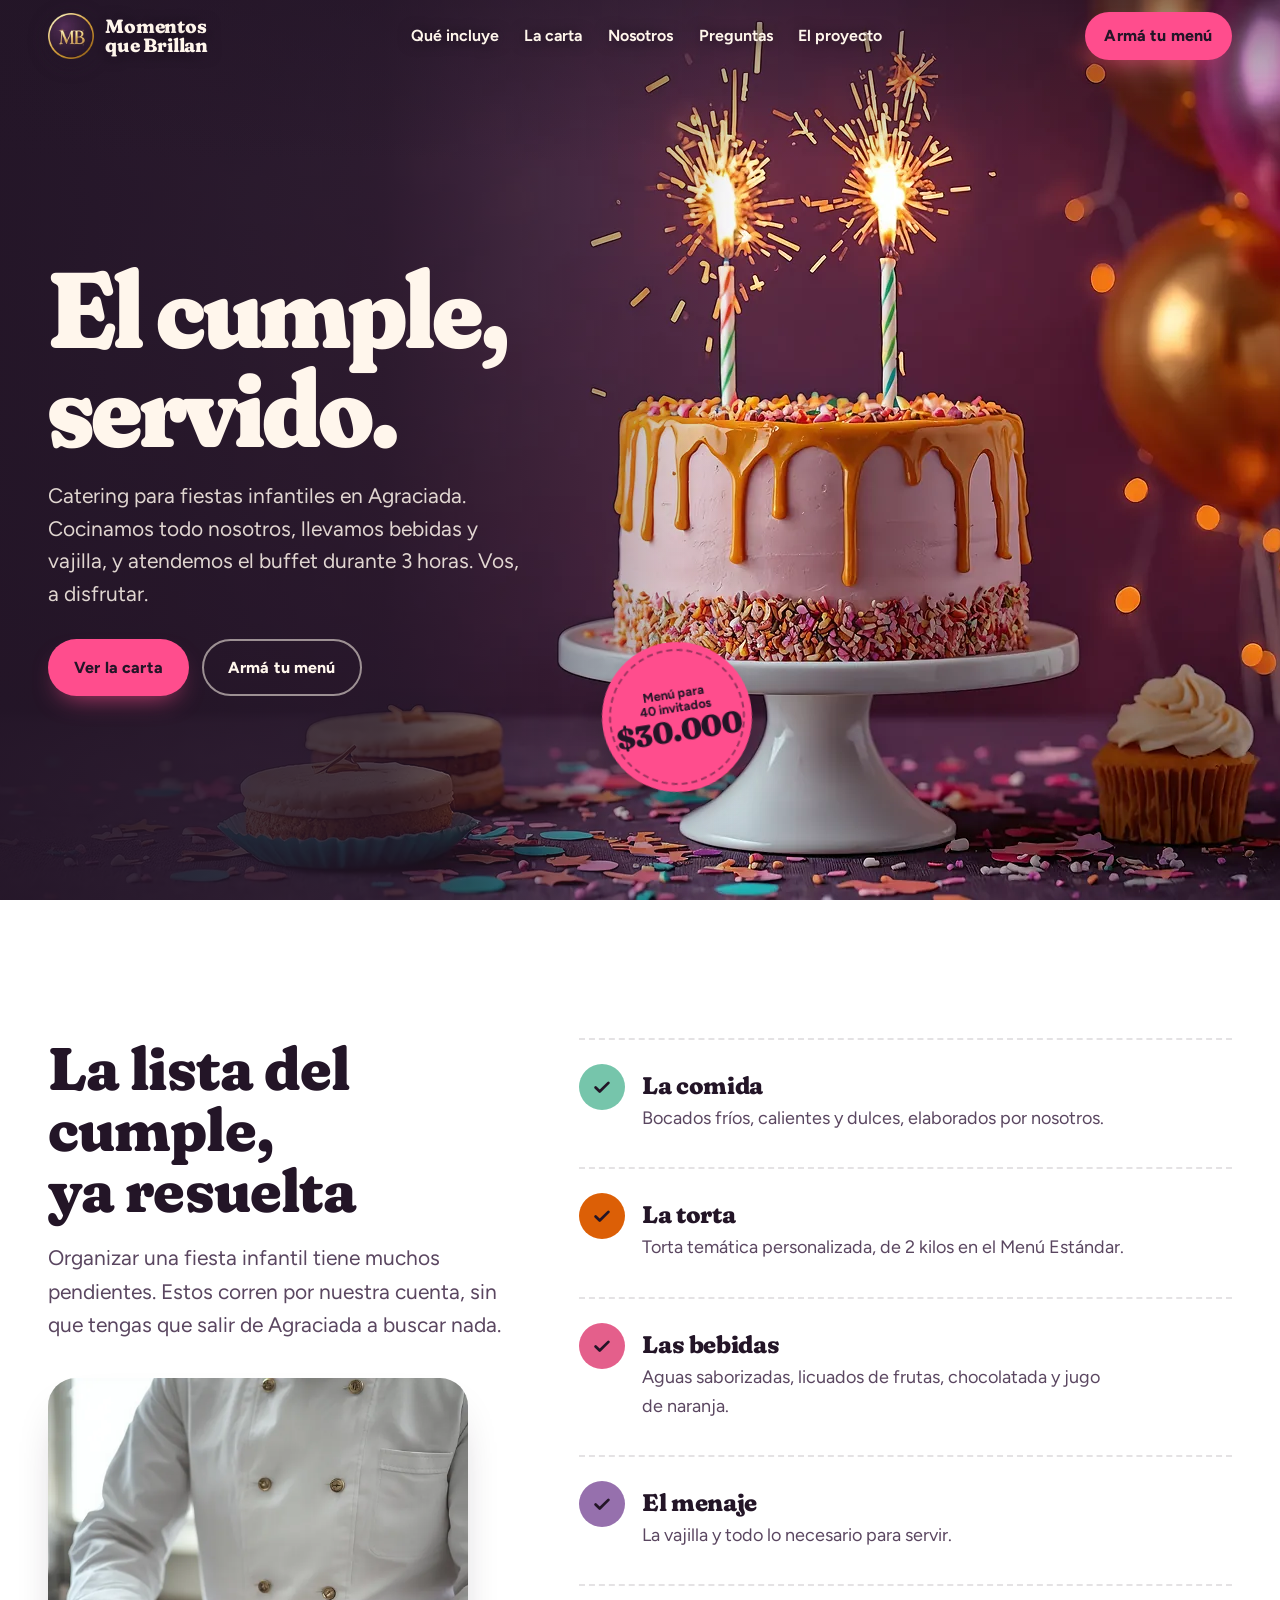
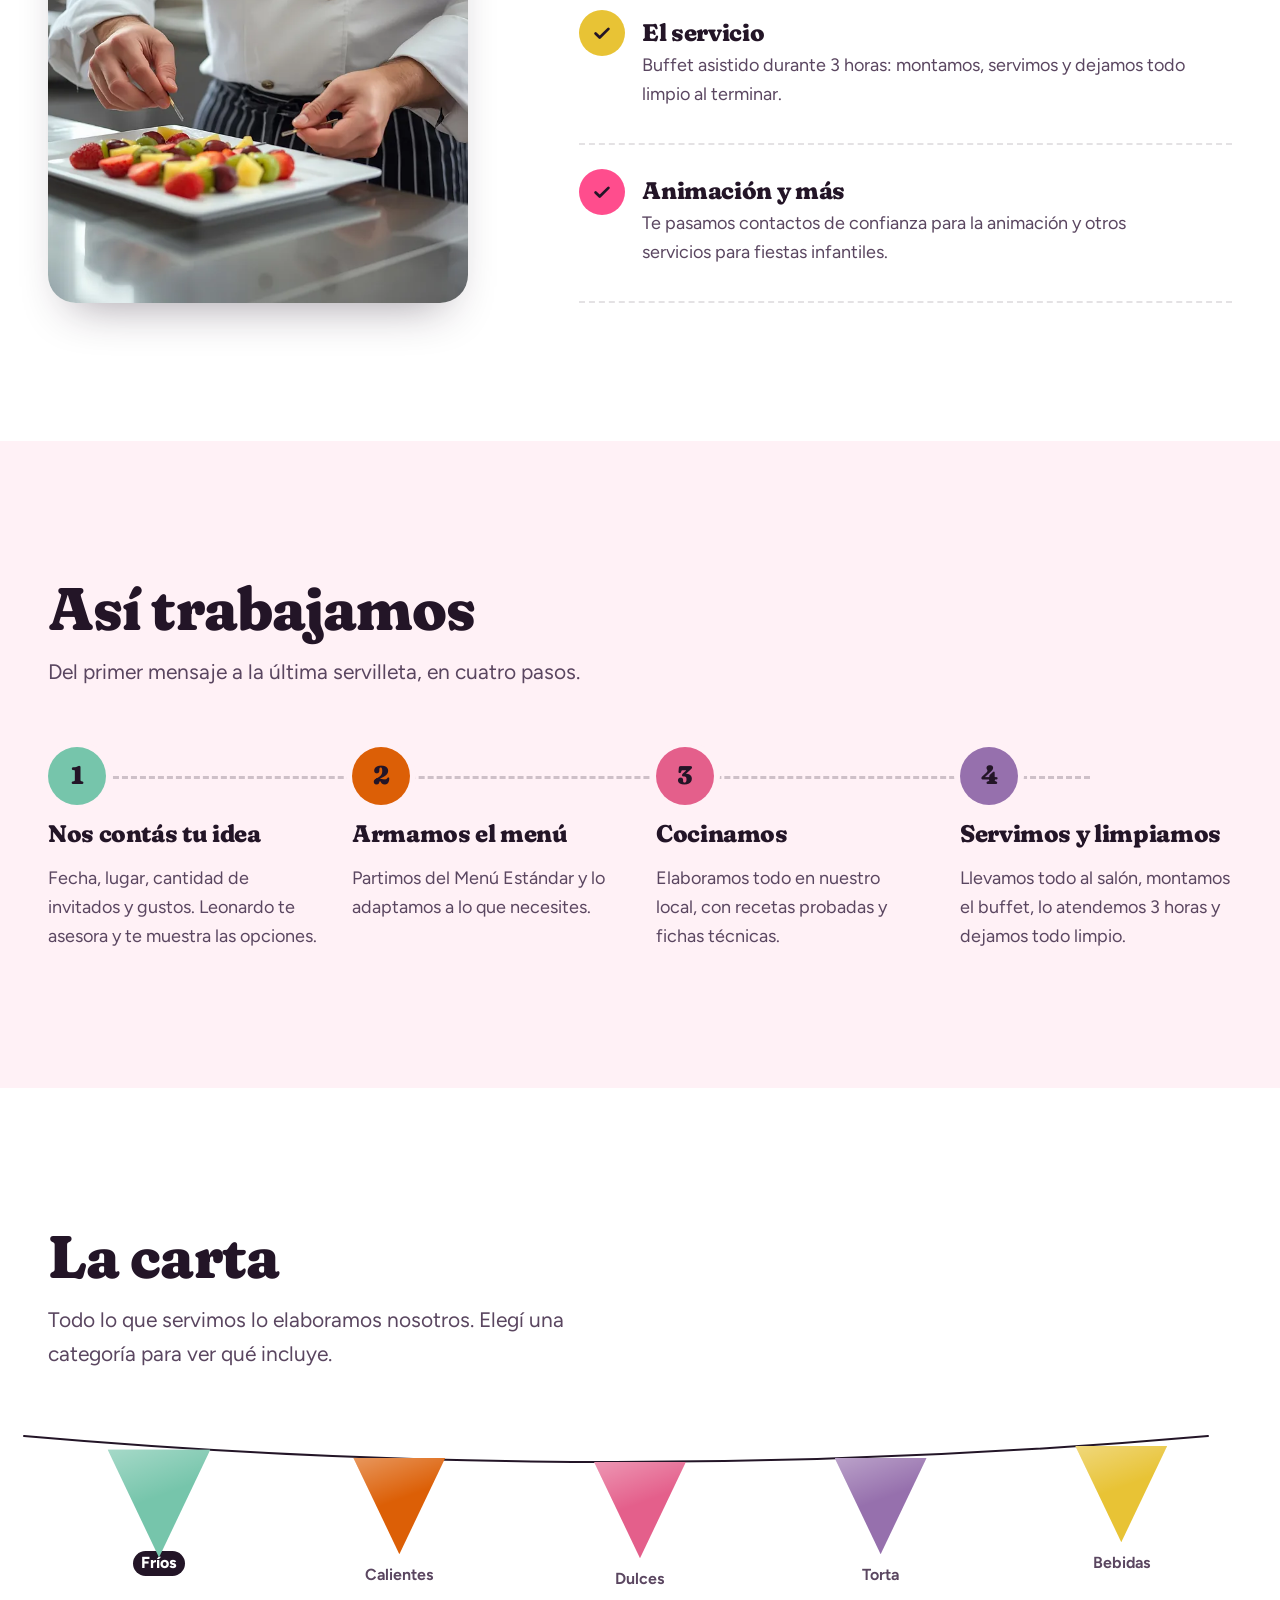
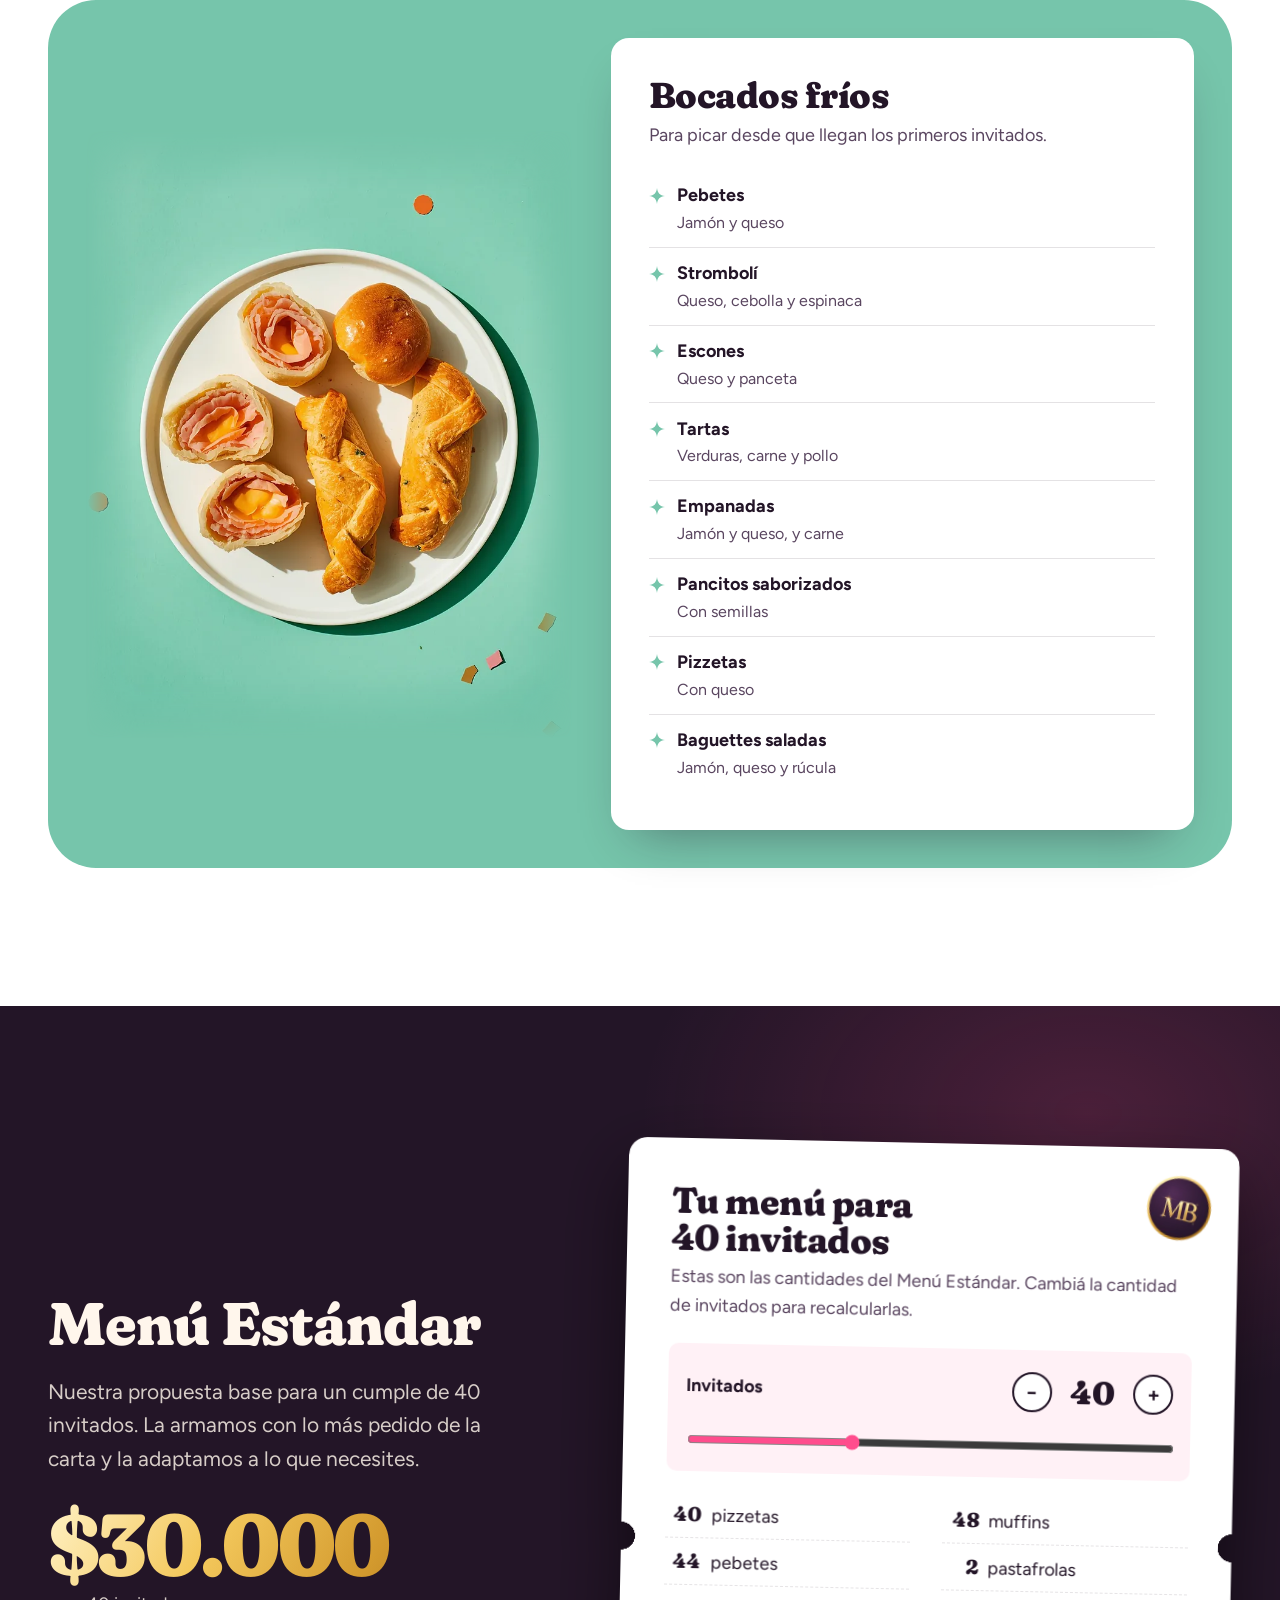
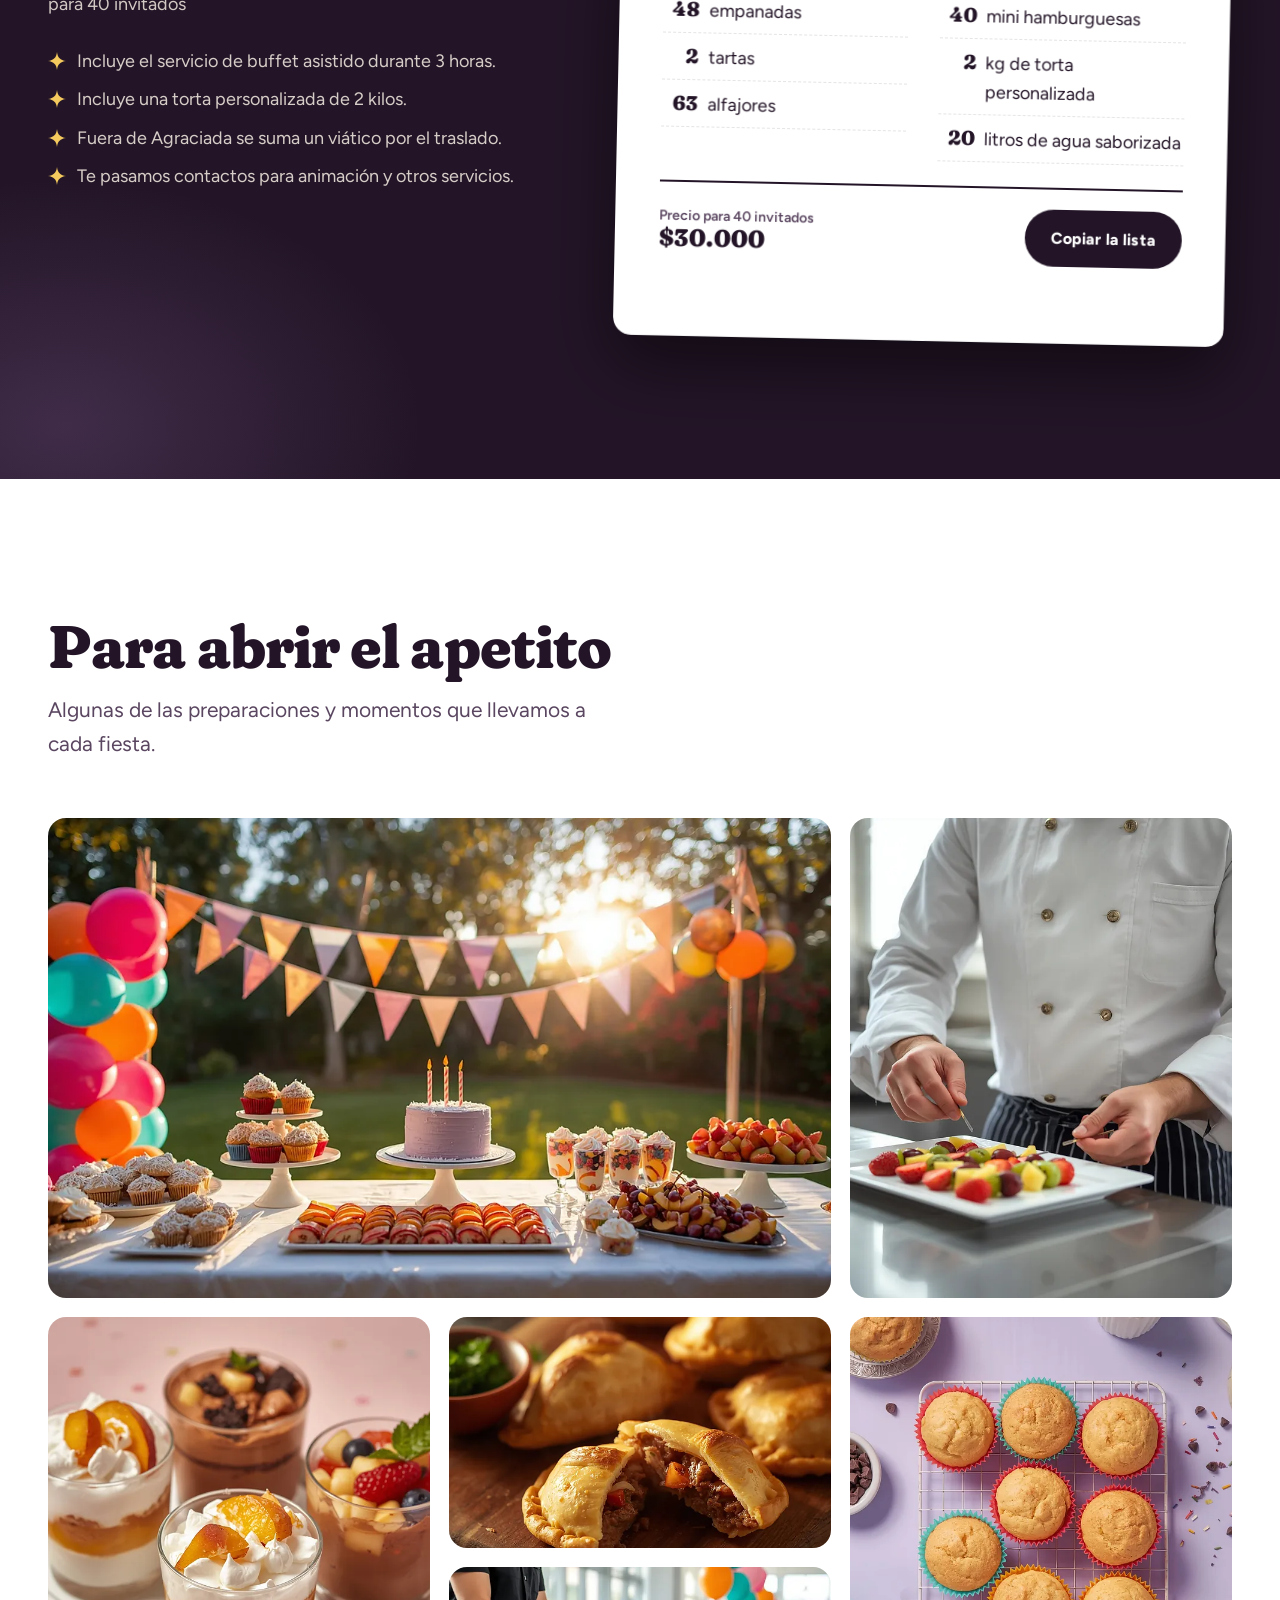
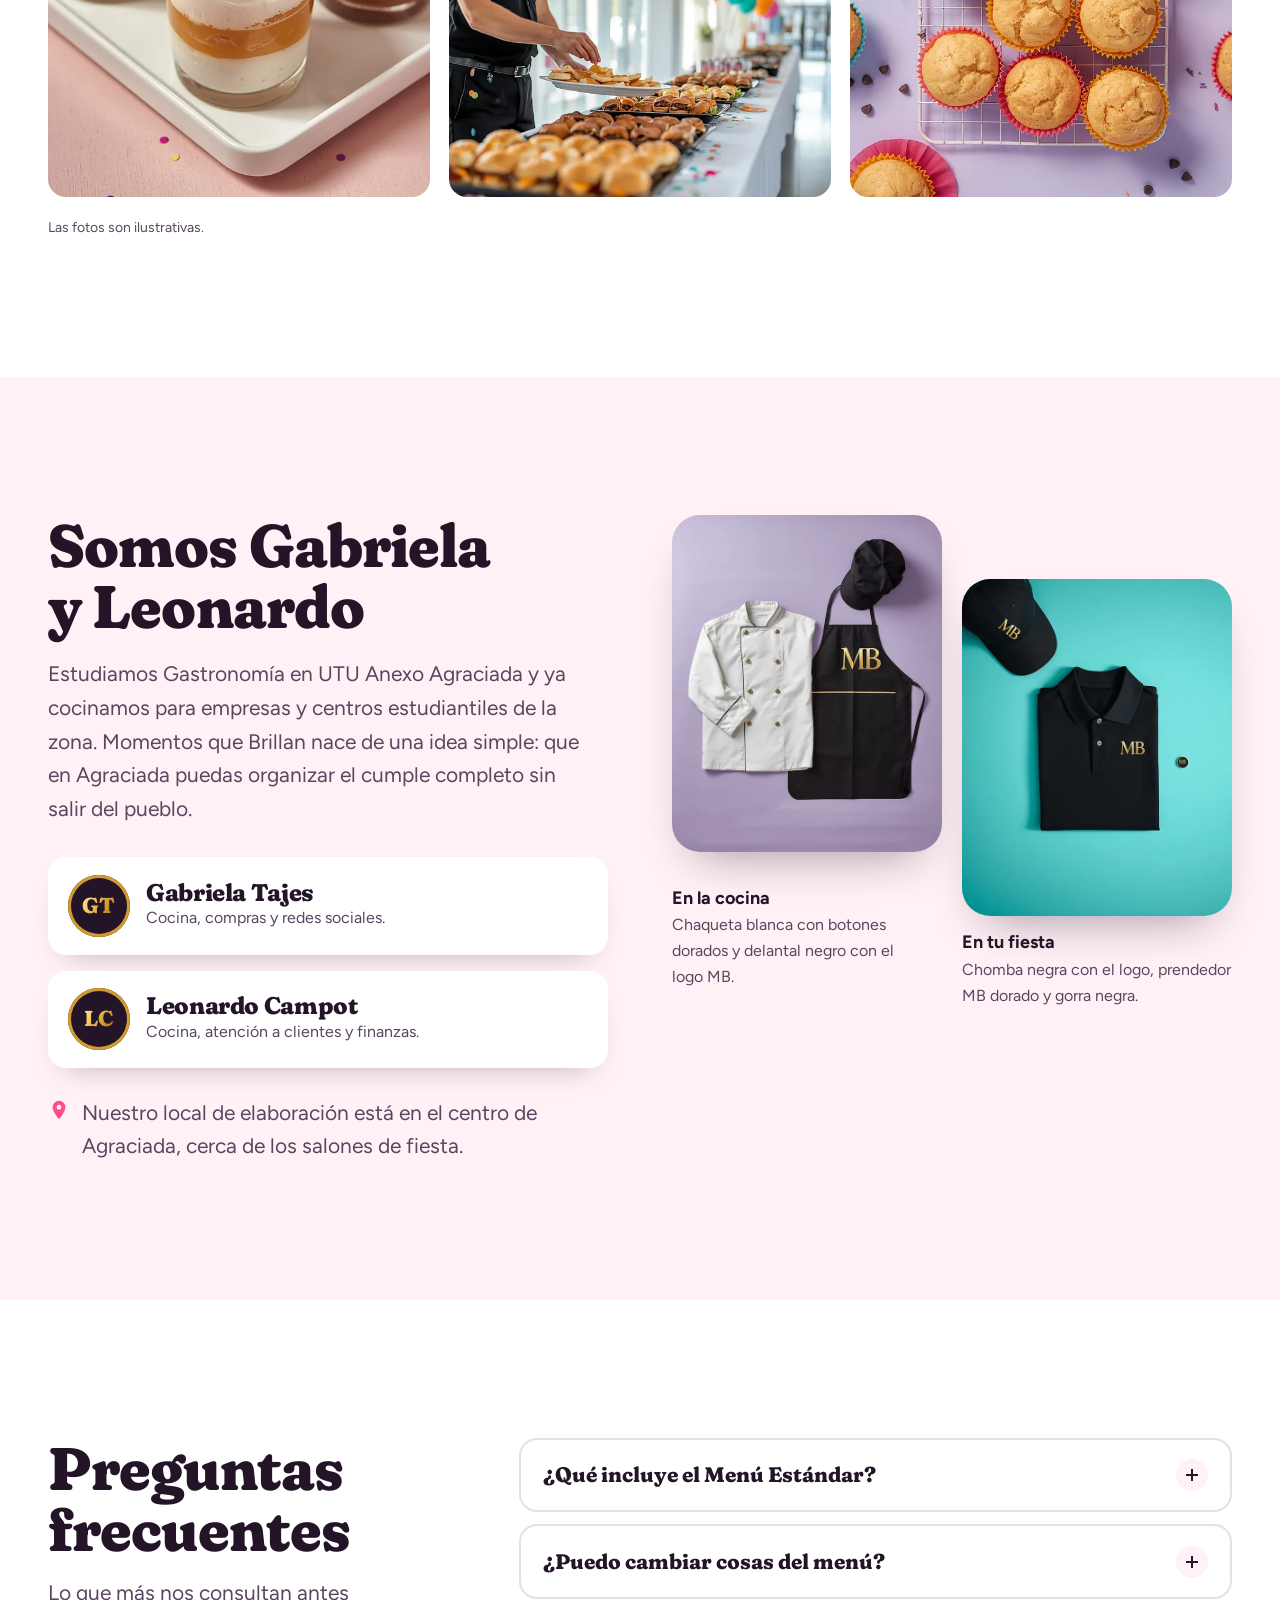
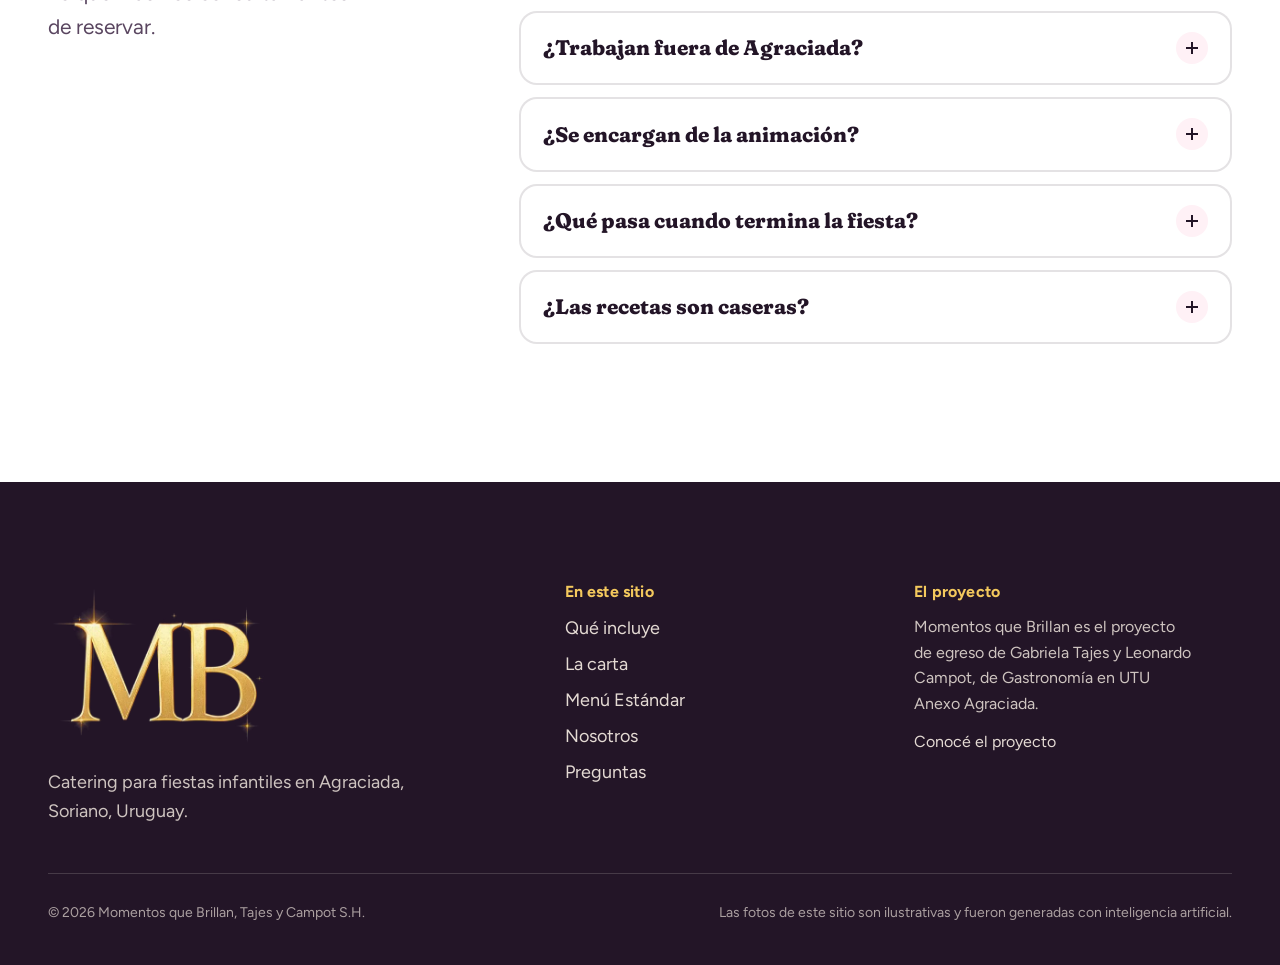
==== index.html @ 2d443757 "Sitio web de Momentos que Brillan: catering y proyecto de egreso Sitio estático (HTML, CSS y JS sin " ====
<!doctype html>
<html lang="es-UY">
<head>
  <meta charset="utf-8">
  <meta name="viewport" content="width=device-width, initial-scale=1, viewport-fit=cover">
  <title>Momentos que Brillan | Catering para cumpleaños infantiles en Agraciada</title>
  <meta name="description" content="Catering para fiestas infantiles en Agraciada, Soriano. Comida casera, bebidas, menaje, torta temática y buffet asistido de 3 horas: todo el cumple en un solo lugar.">
  <meta name="theme-color" content="#231527">
  <link rel="canonical" href="./">

  <meta property="og:type" content="website">
  <meta property="og:locale" content="es_UY">
  <meta property="og:site_name" content="Momentos que Brillan">
  <meta property="og:title" content="Momentos que Brillan: el cumple, servido">
  <meta property="og:description" content="Catering para fiestas infantiles en Agraciada. Comida casera, bebidas, menaje y buffet asistido de 3 horas.">
  <meta property="og:image" content="og-image.jpg">
  <meta property="og:image:width" content="1200">
  <meta property="og:image:height" content="630">
  <meta name="twitter:card" content="summary_large_image">

  <link rel="icon" href="favicon.ico" sizes="any">
  <link rel="icon" href="favicon-32.png" type="image/png" sizes="32x32">
  <link rel="apple-touch-icon" href="apple-touch-icon.png">
  <link rel="manifest" href="site.webmanifest">

  <link rel="preload" href="assets/fonts/fraunces-latin-full-normal.woff2" as="font" type="font/woff2" crossorigin>
  <link rel="preload" href="assets/fonts/figtree-latin-wght-normal.woff2" as="font" type="font/woff2" crossorigin>
  <link rel="preload" as="image" href="assets/img/hero/hero-torta-1600.webp"
        imagesrcset="assets/img/hero/hero-torta-960.webp 960w, assets/img/hero/hero-torta-1600.webp 1600w, assets/img/hero/hero-torta-2400.webp 2400w"
        imagesizes="100vw" fetchpriority="high">

  <link rel="stylesheet" href="assets/css/main.css">
  <script>document.documentElement.classList.add("js");</script>
  <script src="assets/js/config.js" defer></script>
  <script src="assets/js/main.js" defer></script>

  <script type="application/ld+json">
  {
    "@context": "https://schema.org",
    "@type": "FoodEstablishment",
    "name": "Momentos que Brillan",
    "description": "Catering para fiestas infantiles en Agraciada: comida casera, bebidas, menaje, torta temática y buffet asistido de 3 horas.",
    "servesCuisine": "Catering para fiestas infantiles",
    "areaServed": "Agraciada, Soriano, Uruguay",
    "address": {
      "@type": "PostalAddress",
      "addressLocality": "Agraciada",
      "addressRegion": "Soriano",
      "addressCountry": "UY"
    },
    "founder": [
      { "@type": "Person", "name": "Gabriela Tajes" },
      { "@type": "Person", "name": "Leonardo Campot" }
    ]
  }
  </script>
</head>
<body>
  <a class="skip-link" href="#contenido">Saltar al contenido</a>

  <svg width="0" height="0" style="position:absolute" aria-hidden="true" focusable="false">
    <symbol id="i-destello" viewBox="0 0 16 16"><path fill="currentColor" d="M8 0c.6 5 2.9 7.4 8 8-5.1.6-7.4 3-8 8-.6-5-2.9-7.4-8-8 5.1-.6 7.4-3 8-8z"/></symbol>
    <symbol id="i-check" viewBox="0 0 24 24"><path fill="none" stroke="currentColor" stroke-width="3" stroke-linecap="round" stroke-linejoin="round" d="M5 12.5l4.5 4.5L19 7.5"/></symbol>
    <symbol id="i-pin" viewBox="0 0 24 24"><path fill="currentColor" d="M12 2a7 7 0 0 0-7 7c0 5.2 7 13 7 13s7-7.8 7-13a7 7 0 0 0-7-7zm0 9.6a2.6 2.6 0 1 1 0-5.2 2.6 2.6 0 0 1 0 5.2z"/></symbol>
    <symbol id="i-prev" viewBox="0 0 24 24"><path fill="none" stroke="currentColor" stroke-width="2.5" stroke-linecap="round" stroke-linejoin="round" d="M15 5l-7 7 7 7"/></symbol>
    <symbol id="i-next" viewBox="0 0 24 24"><path fill="none" stroke="currentColor" stroke-width="2.5" stroke-linecap="round" stroke-linejoin="round" d="M9 5l7 7-7 7"/></symbol>
    <symbol id="i-cerrar" viewBox="0 0 24 24"><path fill="none" stroke="currentColor" stroke-width="2.5" stroke-linecap="round" d="M6 6l12 12M18 6L6 18"/></symbol>
  </svg>

  <header class="site-header" data-header>
    <div class="container site-header__bar">
      <a class="brand" href="./" aria-label="Momentos que Brillan, inicio">
        <img src="assets/img/brand/mb-badge-128.webp" width="46" height="46" alt="">
        <span>Momentos<br>que Brillan</span>
      </a>
      <nav class="nav" aria-label="Principal">
        <ul class="nav__list">
          <li><a href="#incluye">Qué incluye</a></li>
          <li><a href="#carta">La carta</a></li>
          <li><a href="#nosotros">Nosotros</a></li>
          <li><a href="#preguntas">Preguntas</a></li>
          <li><a href="proyecto.html">El proyecto</a></li>
        </ul>
      </nav>
      <a class="btn btn--primary header-cta" href="#menu-40">Armá tu menú</a>
      <button class="menu-toggle" type="button" aria-expanded="false" aria-controls="menu-movil" data-menu-toggle>
        <span class="menu-toggle__icon" aria-hidden="true"></span>
        <span>Menú</span>
      </button>
    </div>
  </header>

  <nav class="mobile-nav" id="menu-movil" aria-label="Menú del sitio" hidden>
    <ul>
      <li><a href="#incluye" style="--dot: var(--cat-frios)">Qué incluye</a></li>
      <li><a href="#carta" style="--dot: var(--cat-calientes)">La carta</a></li>
      <li><a href="#menu-40" style="--dot: var(--cat-dulces)">Armá tu menú</a></li>
      <li><a href="#nosotros" style="--dot: var(--cat-torta)">Nosotros</a></li>
      <li><a href="#preguntas" style="--dot: var(--cat-bebidas)">Preguntas</a></li>
      <li><a href="proyecto.html" style="--dot: var(--frutilla)">El proyecto</a></li>
    </ul>
  </nav>

  <main id="contenido">
    <section class="hero" aria-labelledby="hero-titulo">
      <div class="hero__media">
        <img src="assets/img/hero/hero-torta-1600.webp"
             srcset="assets/img/hero/hero-torta-960.webp 960w, assets/img/hero/hero-torta-1600.webp 1600w, assets/img/hero/hero-torta-2400.webp 2400w"
             sizes="100vw" width="2400" height="1350" fetchpriority="high" decoding="async"
             alt="Torta de cumpleaños rosa con bengalas encendidas, alfajores y globos dorados sobre una mesa con confites.">
      </div>
      <canvas class="hero__sparks" aria-hidden="true"></canvas>
      <div class="container hero__inner">
        <div class="hero__copy">
          <h1 class="hero__title" id="hero-titulo">El cumple, servido.</h1>
          <p class="hero__lead">Catering para fiestas infantiles en Agraciada. Cocinamos todo nosotros, llevamos bebidas y vajilla, y atendemos el buffet durante 3&nbsp;horas. Vos, a disfrutar.</p>
          <div class="hero__actions">
            <a class="btn btn--primary" href="#carta">Ver la carta</a>
            <a class="btn btn--ghost" href="#menu-40">Armá tu menú</a>
          </div>
        </div>
      </div>
      <a class="sticker" href="#menu-40">
        <span>Menú para 40&nbsp;invitados</span>
        <strong>$30.000</strong>
      </a>
    </section>

    <section class="section" id="incluye" aria-labelledby="incluye-titulo">
      <div class="container incluye__grid">
        <div class="incluye__aside">
          <h2 id="incluye-titulo">La lista del cumple, ya resuelta</h2>
          <p>Organizar una fiesta infantil tiene muchos pendientes. Estos corren por nuestra cuenta, sin que tengas que salir de Agraciada a buscar nada.</p>
          <figure class="incluye__photo">
            <img src="assets/img/galeria/gal-chef-manos-640.webp"
                 srcset="assets/img/galeria/gal-chef-manos-640.webp 640w, assets/img/galeria/gal-chef-manos-1152.webp 1152w"
                 sizes="(min-width: 900px) 420px, 100vw" width="1152" height="1440" loading="lazy" decoding="async"
                 alt="Manos de un cocinero con chaqueta blanca y botones dorados armando una bandeja de brochetes de fruta.">
          </figure>
        </div>
        <ul class="checklist">
          <li style="--c: var(--cat-frios)">
            <span class="check"><svg aria-hidden="true"><use href="#i-check"/></svg></span>
            <h3>La comida</h3>
            <p>Bocados fríos, calientes y dulces, elaborados por nosotros.</p>
          </li>
          <li style="--c: var(--cat-calientes)">
            <span class="check"><svg aria-hidden="true"><use href="#i-check"/></svg></span>
            <h3>La torta</h3>
            <p>Torta temática personalizada, de 2&nbsp;kilos en el Menú Estándar.</p>
          </li>
          <li style="--c: var(--cat-dulces)">
            <span class="check"><svg aria-hidden="true"><use href="#i-check"/></svg></span>
            <h3>Las bebidas</h3>
            <p>Aguas saborizadas, licuados de frutas, chocolatada y jugo de naranja.</p>
          </li>
          <li style="--c: var(--cat-torta)">
            <span class="check"><svg aria-hidden="true"><use href="#i-check"/></svg></span>
            <h3>El menaje</h3>
            <p>La vajilla y todo lo necesario para servir.</p>
          </li>
          <li style="--c: var(--cat-bebidas)">
            <span class="check"><svg aria-hidden="true"><use href="#i-check"/></svg></span>
            <h3>El servicio</h3>
            <p>Buffet asistido durante 3&nbsp;horas: montamos, servimos y dejamos todo limpio al terminar.</p>
          </li>
          <li style="--c: var(--frutilla)">
            <span class="check"><svg aria-hidden="true"><use href="#i-check"/></svg></span>
            <h3>Animación y más</h3>
            <p>Te pasamos contactos de confianza para la animación y otros servicios para fiestas infantiles.</p>
          </li>
        </ul>
      </div>
    </section>

    <section class="section pasos-section" id="como" aria-labelledby="como-titulo">
      <div class="container">
        <div class="section-head">
          <h2 id="como-titulo">Así trabajamos</h2>
          <p>Del primer mensaje a la última servilleta, en cuatro pasos.</p>
        </div>
        <ol class="pasos">
          <li class="paso" style="--c: var(--cat-frios)">
            <span class="paso__num" aria-hidden="true">1</span>
            <h3>Nos contás tu idea</h3>
            <p>Fecha, lugar, cantidad de invitados y gustos. Leonardo te asesora y te muestra las opciones.</p>
          </li>
          <li class="paso" style="--c: var(--cat-calientes)">
            <span class="paso__num" aria-hidden="true">2</span>
            <h3>Armamos el menú</h3>
            <p>Partimos del Menú Estándar y lo adaptamos a lo que necesites.</p>
          </li>
          <li class="paso" style="--c: var(--cat-dulces)">
            <span class="paso__num" aria-hidden="true">3</span>
            <h3>Cocinamos</h3>
            <p>Elaboramos todo en nuestro local, con recetas probadas y fichas técnicas.</p>
          </li>
          <li class="paso" style="--c: var(--cat-torta)">
            <span class="paso__num" aria-hidden="true">4</span>
            <h3>Servimos y limpiamos</h3>
            <p>Llevamos todo al salón, montamos el buffet, lo atendemos 3&nbsp;horas y dejamos todo limpio.</p>
          </li>
        </ol>
      </div>
    </section>

    <section class="section carta" id="carta" aria-labelledby="carta-titulo" data-carta>
      <div class="container">
        <div class="section-head">
          <h2 id="carta-titulo">La carta</h2>
          <p>Todo lo que servimos lo elaboramos nosotros. Elegí una categoría para ver qué incluye.</p>
        </div>

        <div class="bunting" role="tablist" aria-label="Categorías de la carta" hidden data-tablist>
          <svg class="bunting__string" viewBox="0 0 1000 44" preserveAspectRatio="none" aria-hidden="true"><path d="M0,8 Q500,60 1000,8"/></svg>
          <button class="flag" type="button" role="tab" id="tab-frios" aria-controls="panel-frios" aria-selected="true" data-color="var(--cat-frios)" style="--flag: var(--cat-frios)">
            <span class="flag__shape" aria-hidden="true"></span>
            <span class="flag__label">Fríos</span>
          </button>
          <button class="flag" type="button" role="tab" id="tab-calientes" aria-controls="panel-calientes" aria-selected="false" tabindex="-1" data-color="var(--cat-calientes)" style="--flag: var(--cat-calientes)">
            <span class="flag__shape" aria-hidden="true"></span>
            <span class="flag__label">Calientes</span>
          </button>
          <button class="flag" type="button" role="tab" id="tab-dulces" aria-controls="panel-dulces" aria-selected="false" tabindex="-1" data-color="var(--cat-dulces)" style="--flag: var(--cat-dulces)">
            <span class="flag__shape" aria-hidden="true"></span>
            <span class="flag__label">Dulces</span>
          </button>
          <button class="flag" type="button" role="tab" id="tab-torta" aria-controls="panel-torta" aria-selected="false" tabindex="-1" data-color="var(--cat-torta)" style="--flag: var(--cat-torta)">
            <span class="flag__shape" aria-hidden="true"></span>
            <span class="flag__label">Torta</span>
          </button>
          <button class="flag" type="button" role="tab" id="tab-bebidas" aria-controls="panel-bebidas" aria-selected="false" tabindex="-1" data-color="var(--cat-bebidas)" style="--flag: var(--cat-bebidas)">
            <span class="flag__shape" aria-hidden="true"></span>
            <span class="flag__label">Bebidas</span>
          </button>
        </div>

        <div class="carta__stage" data-stage>
          <div class="carta__panel" id="panel-frios" role="tabpanel" aria-labelledby="tab-frios">
            <figure class="carta__photo">
              <img src="assets/img/carta/carta-frios-800.webp"
                   srcset="assets/img/carta/carta-frios-480.webp 480w, assets/img/carta/carta-frios-800.webp 800w, assets/img/carta/carta-frios-1152.webp 1152w"
                   sizes="(min-width: 900px) 40vw, 100vw" width="1152" height="1440" loading="lazy" decoding="async"
                   alt="Plato con pebetes de jamón y queso y trenzas saladas sobre fondo verde menta.">
            </figure>
            <div class="menu-card">
              <h3>Bocados fríos</h3>
              <p>Para picar desde que llegan los primeros invitados.</p>
              <ul class="menu-list">
                <li><svg aria-hidden="true"><use href="#i-destello"/></svg><strong>Pebetes</strong><span>Jamón y queso</span></li>
                <li><svg aria-hidden="true"><use href="#i-destello"/></svg><strong>Strombolí</strong><span>Queso, cebolla y espinaca</span></li>
                <li><svg aria-hidden="true"><use href="#i-destello"/></svg><strong>Escones</strong><span>Queso y panceta</span></li>
                <li><svg aria-hidden="true"><use href="#i-destello"/></svg><strong>Tartas</strong><span>Verduras, carne y pollo</span></li>
                <li><svg aria-hidden="true"><use href="#i-destello"/></svg><strong>Empanadas</strong><span>Jamón y queso, y carne</span></li>
                <li><svg aria-hidden="true"><use href="#i-destello"/></svg><strong>Pancitos saborizados</strong><span>Con semillas</span></li>
                <li><svg aria-hidden="true"><use href="#i-destello"/></svg><strong>Pizzetas</strong><span>Con queso</span></li>
                <li><svg aria-hidden="true"><use href="#i-destello"/></svg><strong>Baguettes saladas</strong><span>Jamón, queso y rúcula</span></li>
              </ul>
            </div>
          </div>

          <div class="carta__panel" id="panel-calientes" role="tabpanel" aria-labelledby="tab-calientes">
            <figure class="carta__photo">
              <img src="assets/img/carta/carta-calientes-800.webp"
                   srcset="assets/img/carta/carta-calientes-480.webp 480w, assets/img/carta/carta-calientes-800.webp 800w, assets/img/carta/carta-calientes-1152.webp 1152w"
                   sizes="(min-width: 900px) 40vw, 100vw" width="1152" height="1440" loading="lazy" decoding="async"
                   alt="Mini hamburguesas con tomate y lechuga y bastones de muzzarella sobre fondo naranja.">
            </figure>
            <div class="menu-card">
              <h3>Bocados calientes</h3>
              <p>Recién salidos del horno, del tamaño justo para manos chicas.</p>
              <ul class="menu-list">
                <li><svg aria-hidden="true"><use href="#i-destello"/></svg><strong>Mini hamburguesas</strong><span>Con tomate y lechuga</span></li>
                <li><svg aria-hidden="true"><use href="#i-destello"/></svg><strong>Mini pizzetas</strong><span>Con muzzarella</span></li>
                <li><svg aria-hidden="true"><use href="#i-destello"/></svg><strong>Mini chivitos</strong></li>
                <li><svg aria-hidden="true"><use href="#i-destello"/></svg><strong>Mini tacos</strong></li>
                <li><svg aria-hidden="true"><use href="#i-destello"/></svg><strong>Bastones de muzzarella</strong></li>
              </ul>
            </div>
          </div>

          <div class="carta__panel" id="panel-dulces" role="tabpanel" aria-labelledby="tab-dulces">
            <figure class="carta__photo">
              <img src="assets/img/carta/carta-dulces-800.webp"
                   srcset="assets/img/carta/carta-dulces-480.webp 480w, assets/img/carta/carta-dulces-800.webp 800w, assets/img/carta/carta-dulces-1152.webp 1152w"
                   sizes="(min-width: 900px) 40vw, 100vw" width="1152" height="1440" loading="lazy" decoding="async"
                   alt="Alfajores de maicena con coco, trufas con granas de colores y pastafrola sobre fondo rosa.">
            </figure>
            <div class="menu-card">
              <h3>Bocados dulces</h3>
              <p>La mesa dulce que todos esperan.</p>
              <ul class="menu-list">
                <li><svg aria-hidden="true"><use href="#i-destello"/></svg><strong>Alfajores de maicena</strong></li>
                <li><svg aria-hidden="true"><use href="#i-destello"/></svg><strong>Trufas</strong></li>
                <li><svg aria-hidden="true"><use href="#i-destello"/></svg><strong>Galletitas de avena</strong></li>
                <li><svg aria-hidden="true"><use href="#i-destello"/></svg><strong>Budines</strong><span>Vainilla, naranja, marmolado y limón</span></li>
                <li><svg aria-hidden="true"><use href="#i-destello"/></svg><strong>Brochetes de fruta</strong></li>
                <li><svg aria-hidden="true"><use href="#i-destello"/></svg><strong>Pastafrola</strong></li>
                <li><svg aria-hidden="true"><use href="#i-destello"/></svg><strong>Postres individuales</strong><span>Frutas, chajá, Oreo y chocolate</span></li>
                <li><svg aria-hidden="true"><use href="#i-destello"/></svg><strong>Muffins</strong></li>
              </ul>
            </div>
          </div>

          <div class="carta__panel" id="panel-torta" role="tabpanel" aria-labelledby="tab-torta">
            <figure class="carta__photo">
              <img src="assets/img/carta/carta-torta-800.webp"
                   srcset="assets/img/carta/carta-torta-480.webp 480w, assets/img/carta/carta-torta-800.webp 800w, assets/img/carta/carta-torta-1152.webp 1152w"
                   sizes="(min-width: 900px) 40vw, 100vw" width="1152" height="1440" loading="lazy" decoding="async"
                   alt="Torta temática lila con rosetas de crema, velitas y estrellas doradas sobre fondo violeta.">
            </figure>
            <div class="menu-card">
              <h3>Torta temática</h3>
              <p>La protagonista del cumple, decorada con el tema que elijas.</p>
              <ul class="menu-list">
                <li><svg aria-hidden="true"><use href="#i-destello"/></svg><strong>Torta personalizada</strong><span>Con el tema y los colores del cumple</span></li>
                <li><svg aria-hidden="true"><use href="#i-destello"/></svg><strong>Relleno clásico</strong><span>Dulce de leche, crema y duraznos</span></li>
                <li><svg aria-hidden="true"><use href="#i-destello"/></svg><strong>Tamaño</strong><span>2&nbsp;kilos en el Menú Estándar para 40 invitados</span></li>
              </ul>
            </div>
          </div>

          <div class="carta__panel" id="panel-bebidas" role="tabpanel" aria-labelledby="tab-bebidas">
            <figure class="carta__photo">
              <img src="assets/img/carta/carta-bebidas-800.webp"
                   srcset="assets/img/carta/carta-bebidas-480.webp 480w, assets/img/carta/carta-bebidas-800.webp 800w, assets/img/carta/carta-bebidas-1152.webp 1152w"
                   sizes="(min-width: 900px) 40vw, 100vw" width="1152" height="1440" loading="lazy" decoding="async"
                   alt="Dispensador de agua con limón y menta, jugo de naranja y botellitas de chocolatada sobre fondo amarillo.">
            </figure>
            <div class="menu-card">
              <h3>Bebidas</h3>
              <p>Caseras y frescas, para chicos y grandes.</p>
              <ul class="menu-list">
                <li><svg aria-hidden="true"><use href="#i-destello"/></svg><strong>Aguas saborizadas</strong><span>Limón y menta</span></li>
                <li><svg aria-hidden="true"><use href="#i-destello"/></svg><strong>Licuados de frutas</strong></li>
                <li><svg aria-hidden="true"><use href="#i-destello"/></svg><strong>Chocolatada</strong></li>
                <li><svg aria-hidden="true"><use href="#i-destello"/></svg><strong>Jugo de naranja</strong></li>
              </ul>
            </div>
          </div>
        </div>
      </div>
    </section>

    <section class="section estandar" id="menu-40" aria-labelledby="estandar-titulo">
      <div class="container estandar__grid">
        <div class="estandar__intro">
          <h2 id="estandar-titulo">Menú Estándar</h2>
          <p>Nuestra propuesta base para un cumple de 40 invitados. La armamos con lo más pedido de la carta y la adaptamos a lo que necesites.</p>
          <div class="precio">
            <span class="precio__monto">$30.000</span>
            <span class="precio__detalle">para 40 invitados</span>
          </div>
          <ul class="notas">
            <li><svg aria-hidden="true"><use href="#i-destello"/></svg>Incluye el servicio de buffet asistido durante 3&nbsp;horas.</li>
            <li><svg aria-hidden="true"><use href="#i-destello"/></svg>Incluye una torta personalizada de 2&nbsp;kilos.</li>
            <li><svg aria-hidden="true"><use href="#i-destello"/></svg>Fuera de Agraciada se suma un viático por el traslado.</li>
            <li><svg aria-hidden="true"><use href="#i-destello"/></svg>Te pasamos contactos para animación y otros servicios.</li>
          </ul>
        </div>

        <div class="invitacion-wrap">
          <div class="invitacion" data-planner>
            <img class="invitacion__sello" src="assets/img/brand/mb-badge-128.webp" width="64" height="64" alt="">
            <h3>Tu menú para <span data-n-texto>40</span> invitados</h3>
            <p class="invitacion__sub">Estas son las cantidades del Menú Estándar. Cambiá la cantidad de invitados para recalcularlas.</p>

            <div class="invitados" hidden data-invitados>
              <div class="invitados__row">
                <label for="n-invitados">Invitados</label>
                <div class="stepper">
                  <button type="button" data-paso="-5" aria-label="Restar 5 invitados">−</button>
                  <output for="n-invitados" data-n>40</output>
                  <button type="button" data-paso="5" aria-label="Sumar 5 invitados">+</button>
                </div>
              </div>
              <input class="range" type="range" id="n-invitados" min="10" max="100" step="5" value="40">
            </div>

            <ul class="cantidades" aria-live="polite">
              <li data-base="40" data-singular="pizzeta" data-plural="pizzetas"><b>40</b><span>pizzetas</span></li>
              <li data-base="44" data-singular="pebete" data-plural="pebetes"><b>44</b><span>pebetes</span></li>
              <li data-base="48" data-singular="empanada" data-plural="empanadas"><b>48</b><span>empanadas</span></li>
              <li data-base="2" data-singular="tarta" data-plural="tartas" data-min="1"><b>2</b><span>tartas</span></li>
              <li data-base="63" data-singular="alfajor" data-plural="alfajores"><b>63</b><span>alfajores</span></li>
              <li data-base="48" data-singular="muffin" data-plural="muffins"><b>48</b><span>muffins</span></li>
              <li data-base="2" data-singular="pastafrola" data-plural="pastafrolas" data-min="1"><b>2</b><span>pastafrolas</span></li>
              <li data-base="40" data-singular="mini hamburguesa" data-plural="mini hamburguesas"><b>40</b><span>mini hamburguesas</span></li>
              <li data-base="2" data-paso-redondeo="0.5" data-min="1" data-singular="kg de torta personalizada" data-plural="kg de torta personalizada"><b>2</b><span>kg de torta personalizada</span></li>
              <li data-base="20" data-singular="litro de agua saborizada" data-plural="litros de agua saborizada"><b>20</b><span>litros de agua saborizada</span></li>
            </ul>

            <div class="invitacion__pie">
              <p class="invitacion__precio" aria-live="polite">
                <span data-precio-label>Precio para 40 invitados</span>
                <strong data-precio>$30.000</strong>
              </p>
              <button class="btn btn--dark" type="button" hidden data-copiar>Copiar la lista</button>
              <a class="btn btn--primary" href="#menu-40" target="_blank" rel="noopener" hidden data-whatsapp>Consultar por WhatsApp</a>
            </div>
            <p class="copiado" role="status" data-copiado></p>
          </div>
        </div>
      </div>
    </section>

    <section class="section galeria" id="galeria" aria-labelledby="galeria-titulo">
      <div class="container">
        <div class="section-head">
          <h2 id="galeria-titulo">Para abrir el apetito</h2>
          <p>Algunas de las preparaciones y momentos que llevamos a cada fiesta.</p>
        </div>
        <div class="galeria__grid" data-galeria>
          <button class="galeria__item g-mesa" type="button" data-full="assets/img/galeria/gal-mesa-dulce-1536.webp">
            <img src="assets/img/galeria/gal-mesa-dulce-1024.webp"
                 srcset="assets/img/galeria/gal-mesa-dulce-640.webp 640w, assets/img/galeria/gal-mesa-dulce-1024.webp 1024w, assets/img/galeria/gal-mesa-dulce-1536.webp 1536w"
                 sizes="(min-width: 900px) 66vw, 100vw" width="1536" height="1024" loading="lazy" decoding="async"
                 alt="Mesa dulce de cumpleaños en un jardín, con muffins, alfajores, brochetes de fruta, una torta lila y globos de colores.">
          </button>
          <button class="galeria__item g-chef" type="button" data-full="assets/img/galeria/gal-chef-manos-1152.webp">
            <img src="assets/img/galeria/gal-chef-manos-640.webp"
                 srcset="assets/img/galeria/gal-chef-manos-640.webp 640w, assets/img/galeria/gal-chef-manos-1152.webp 1152w"
                 sizes="(min-width: 900px) 33vw, 50vw" width="1152" height="1440" loading="lazy" decoding="async"
                 alt="Manos de un cocinero con chaqueta blanca y botones dorados armando una bandeja de brochetes de fruta.">
          </button>
          <button class="galeria__item g-postres" type="button" data-full="assets/img/galeria/gal-postres-1152.webp">
            <img src="assets/img/galeria/gal-postres-640.webp"
                 srcset="assets/img/galeria/gal-postres-640.webp 640w, assets/img/galeria/gal-postres-1152.webp 1152w"
                 sizes="(min-width: 900px) 33vw, 50vw" width="1152" height="1440" loading="lazy" decoding="async"
                 alt="Postres individuales en vasitos: chajá con durazno, mousse de chocolate con galletitas y ensalada de frutas.">
          </button>
          <button class="galeria__item g-servicio" type="button" data-full="assets/img/galeria/gal-servicio-1536.webp">
            <img src="assets/img/galeria/gal-servicio-1024.webp"
                 srcset="assets/img/galeria/gal-servicio-640.webp 640w, assets/img/galeria/gal-servicio-1024.webp 1024w, assets/img/galeria/gal-servicio-1536.webp 1536w"
                 sizes="(min-width: 900px) 33vw, 100vw" width="1536" height="1024" loading="lazy" decoding="async"
                 alt="Persona del equipo con chomba negra sirviendo empanadas en una mesa de buffet decorada con globos.">
          </button>
          <button class="galeria__item g-empanadas" type="button" data-full="assets/img/galeria/gal-empanadas-1536.webp">
            <img src="assets/img/galeria/gal-empanadas-640.webp"
                 srcset="assets/img/galeria/gal-empanadas-640.webp 640w, assets/img/galeria/gal-empanadas-1024.webp 1024w, assets/img/galeria/gal-empanadas-1536.webp 1536w"
                 sizes="(min-width: 900px) 33vw, 50vw" width="1536" height="1536" loading="lazy" decoding="async"
                 alt="Empanadas de carne doradas con repulgue, una abierta mostrando el relleno.">
          </button>
          <button class="galeria__item g-muffins" type="button" data-full="assets/img/galeria/gal-muffins-1152.webp">
            <img src="assets/img/galeria/gal-muffins-640.webp"
                 srcset="assets/img/galeria/gal-muffins-640.webp 640w, assets/img/galeria/gal-muffins-1152.webp 1152w"
                 sizes="(min-width: 900px) 33vw, 50vw" width="1152" height="1440" loading="lazy" decoding="async"
                 alt="Muffins de vainilla en pirotines de colores sobre una rejilla.">
          </button>
        </div>
        <p class="galeria__nota">Las fotos son ilustrativas.</p>
      </div>
    </section>

    <section class="section nosotros" id="nosotros" aria-labelledby="nosotros-titulo">
      <div class="container nosotros__grid">
        <div class="nosotros__texto">
          <h2 id="nosotros-titulo">Somos Gabriela y Leonardo</h2>
          <p>Estudiamos Gastronomía en UTU Anexo Agraciada y ya cocinamos para empresas y centros estudiantiles de la zona. Momentos que Brillan nace de una idea simple: que en Agraciada puedas organizar el cumple completo sin salir del pueblo.</p>
          <ul class="equipo">
            <li class="persona">
              <span class="monograma" aria-hidden="true"><span>GT</span></span>
              <div>
                <h3>Gabriela Tajes</h3>
                <p>Cocina, compras y redes sociales.</p>
              </div>
            </li>
            <li class="persona">
              <span class="monograma" aria-hidden="true"><span>LC</span></span>
              <div>
                <h3>Leonardo Campot</h3>
                <p>Cocina, atención a clientes y finanzas.</p>
              </div>
            </li>
          </ul>
          <p class="ubicacion"><svg aria-hidden="true"><use href="#i-pin"/></svg>Nuestro local de elaboración está en el centro de Agraciada, cerca de los salones de fiesta.</p>
        </div>
        <div class="uniformes">
          <figure class="uniforme">
            <img src="assets/img/uniformes/uniforme-cocina-600.webp"
                 srcset="assets/img/uniformes/uniforme-cocina-600.webp 600w, assets/img/uniformes/uniforme-cocina-1152.webp 1152w"
                 sizes="(min-width: 900px) 25vw, 50vw" width="1152" height="1440" loading="lazy" decoding="async"
                 alt="Uniforme de cocina: chaqueta blanca con botones dorados, delantal negro con el logo MB dorado y gorro negro.">
            <figcaption><b>En la cocina</b>Chaqueta blanca con botones dorados y delantal negro con el logo&nbsp;MB.</figcaption>
          </figure>
          <figure class="uniforme">
            <img src="assets/img/uniformes/uniforme-evento-600.webp"
                 srcset="assets/img/uniformes/uniforme-evento-600.webp 600w, assets/img/uniformes/uniforme-evento-1152.webp 1152w"
                 sizes="(min-width: 900px) 25vw, 50vw" width="1152" height="1440" loading="lazy" decoding="async"
                 alt="Uniforme para eventos: chomba negra con el logo MB, prendedor dorado y gorra negra con el logo.">
            <figcaption><b>En tu fiesta</b>Chomba negra con el logo, prendedor MB dorado y gorra negra.</figcaption>
          </figure>
        </div>
      </div>
    </section>

    <section class="section" id="preguntas" aria-labelledby="preguntas-titulo">
      <div class="container faq-grid">
        <div class="section-head">
          <h2 id="preguntas-titulo">Preguntas frecuentes</h2>
          <p>Lo que más nos consultan antes de reservar.</p>
        </div>
        <div class="faq">
          <details>
            <summary>¿Qué incluye el Menú Estándar?</summary>
            <p>Pizzetas, pebetes, empanadas, tartas, alfajores, muffins, pastafrola, mini hamburguesas, una torta personalizada de 2&nbsp;kilos y agua saborizada para 40 invitados, más el servicio de buffet asistido durante 3&nbsp;horas.</p>
          </details>
          <details>
            <summary>¿Puedo cambiar cosas del menú?</summary>
            <p>Sí. Podés cambiar opciones por otras de la carta y ajustar las cantidades a tu número de invitados.</p>
          </details>
          <details>
            <summary>¿Trabajan fuera de Agraciada?</summary>
            <p>Sí. Para fiestas fuera de la localidad se suma un viático por el traslado.</p>
          </details>
          <details>
            <summary>¿Se encargan de la animación?</summary>
            <p>La animación no la hacemos nosotros, pero te pasamos contactos de confianza para animación y otros servicios para fiestas infantiles.</p>
          </details>
          <details>
            <summary>¿Qué pasa cuando termina la fiesta?</summary>
            <p>Levantamos el buffet y dejamos todo limpio. Vos solo te ocupás de disfrutar.</p>
          </details>
          <details>
            <summary>¿Las recetas son caseras?</summary>
            <p>Sí. Elaboramos todo en nuestro local con recetas propias y fichas técnicas, y nuestros productos envasados llevan su etiqueta con información nutricional.</p>
          </details>
        </div>
      </div>
    </section>
  </main>

  <footer class="site-footer">
    <div class="container">
      <div class="footer__top">
        <div class="footer__marca">
          <img src="assets/img/brand/mb-logo-gold.webp" width="479" height="356" loading="lazy" alt="Momentos que Brillan">
          <p>Catering para fiestas infantiles en Agraciada, Soriano, Uruguay.</p>
        </div>
        <div class="footer__cols">
          <div>
            <h2>En este sitio</h2>
            <ul>
              <li><a href="#incluye">Qué incluye</a></li>
              <li><a href="#carta">La carta</a></li>
              <li><a href="#menu-40">Menú Estándar</a></li>
              <li><a href="#nosotros">Nosotros</a></li>
              <li><a href="#preguntas">Preguntas</a></li>
            </ul>
          </div>
          <div>
            <h2>El proyecto</h2>
            <p>Momentos que Brillan es el proyecto de egreso de Gabriela Tajes y Leonardo Campot, de Gastronomía en UTU Anexo Agraciada.</p>
            <p style="margin-top:.75rem"><a href="proyecto.html">Conocé el proyecto</a></p>
          </div>
          <div hidden data-contacto-wrap>
            <h2>Contacto</h2>
            <ul data-contacto-lista></ul>
          </div>
        </div>
      </div>
      <div class="footer__legal">
        <p>© 2026 Momentos que Brillan, Tajes y Campot S.H.</p>
        <p>Las fotos de este sitio son ilustrativas y fueron generadas con inteligencia artificial.</p>
      </div>
    </div>
  </footer>

  <dialog class="lightbox" aria-label="Foto ampliada" data-lightbox>
    <figure>
      <img src="assets/img/galeria/gal-mesa-dulce-1536.webp" alt="" loading="lazy" decoding="async" data-lightbox-img>
      <figcaption data-lightbox-caption></figcaption>
    </figure>
    <div class="lightbox__controls">
      <button class="lightbox__btn" type="button" aria-label="Foto anterior" data-lightbox-prev><svg aria-hidden="true"><use href="#i-prev"/></svg></button>
      <button class="lightbox__btn" type="button" aria-label="Foto siguiente" data-lightbox-next><svg aria-hidden="true"><use href="#i-next"/></svg></button>
      <button class="lightbox__btn" type="button" aria-label="Cerrar" data-lightbox-close><svg aria-hidden="true"><use href="#i-cerrar"/></svg></button>
    </div>
  </dialog>
</body>
</html>
---- assets/css/main.css ----
/* ==========================================================================
   Momentos que Brillan — estilos compartidos
   Paleta: la "noche" sale del fondo de la foto principal; los colores de la
   carta salen de los fondos de cada foto de categoría.
   ========================================================================== */

@font-face {
  font-family: "Fraunces";
  src: url("../fonts/fraunces-latin-full-normal.woff2") format("woff2");
  font-weight: 100 900;
  font-style: normal;
  font-display: swap;
}

@font-face {
  font-family: "Figtree";
  src: url("../fonts/figtree-latin-wght-normal.woff2") format("woff2");
  font-weight: 300 900;
  font-style: normal;
  font-display: swap;
}

:root {
  /* color */
  --noche: #231527;
  --noche-2: #36203d;
  --noche-3: #4a2d52;
  --tinta: #231527;
  --tinta-2: #5a4660;
  --papel: #ffffff;
  --algodon: #fff1f6;
  --linea: rgba(35, 21, 39, 0.12);
  --crema-texto: #fff6ec;

  --frutilla: #ff4d8d;
  --frutilla-2: #ff79a8;

  --cat-frios: #76c5ab;
  --cat-calientes: #dc5f06;
  --cat-dulces: #e45f8b;
  --cat-torta: #9670ad;
  --cat-bebidas: #e8c335;

  --oro-1: #fff1c4;
  --oro-2: #f4c95d;
  --oro-3: #d39a2e;
  --oro-4: #8f5d13;
  --oro: linear-gradient(120deg, var(--oro-1) 0%, var(--oro-2) 32%, var(--oro-3) 64%, var(--oro-4) 100%);

  /* tipografía */
  --f-display: "Fraunces", "Iowan Old Style", Georgia, serif;
  --f-text: "Figtree", system-ui, -apple-system, "Segoe UI", Roboto, sans-serif;

  --t-xs: 0.875rem;
  --t-sm: 1rem;
  --t-md: 1.125rem;
  --t-lg: 1.3125rem;
  --t-xl: 1.5rem;
  --t-2xl: clamp(1.75rem, 1.35rem + 1.6vw, 2.25rem);
  --t-3xl: clamp(2.25rem, 1.5rem + 3.2vw, 3.75rem);
  --t-4xl: clamp(3.1rem, 1.6rem + 6.4vw, 6.75rem);

  /* espacio y forma */
  --gutter: clamp(16px, 4vw, 48px);
  --section: clamp(4.5rem, 3rem + 7vw, 9rem);
  --r-sm: 10px;
  --r-md: 18px;
  --r-lg: 28px;
  --r-xl: 48px;
  --sombra: 0 24px 48px -24px rgba(35, 21, 39, 0.45);
  --sombra-suave: 0 14px 30px -18px rgba(35, 21, 39, 0.35);
  --header-h: 72px;
}

/* ---------- base ---------- */

*,
*::before,
*::after {
  box-sizing: border-box;
}

html {
  -webkit-text-size-adjust: 100%;
  text-size-adjust: 100%;
  scroll-behavior: smooth;
}

body {
  margin: 0;
  background: var(--papel);
  color: var(--tinta);
  font-family: var(--f-text);
  font-size: var(--t-md);
  line-height: 1.6;
  -webkit-font-smoothing: antialiased;
  text-rendering: optimizeLegibility;
  overflow-x: hidden;
}

[hidden] {
  display: none !important;
}

img,
svg,
canvas {
  display: block;
  max-width: 100%;
}

img {
  height: auto;
}

a {
  color: inherit;
  text-decoration-thickness: 0.08em;
  text-underline-offset: 0.18em;
}

button {
  font: inherit;
  color: inherit;
}

h1,
h2,
h3,
h4 {
  margin: 0;
  font-family: var(--f-display);
  font-weight: 800;
  font-variation-settings: "SOFT" 100, "WONK" 1;
  line-height: 1.02;
  letter-spacing: -0.015em;
  text-wrap: balance;
}

p {
  margin: 0;
  text-wrap: pretty;
}

ul,
ol {
  margin: 0;
  padding: 0;
}

:focus-visible {
  outline: 3px solid currentColor;
  outline-offset: 3px;
  border-radius: 6px;
}

::selection {
  background: var(--frutilla);
  color: var(--tinta);
}

.container {
  width: min(100% - 2 * var(--gutter), 1200px);
  margin-inline: auto;
}

.visually-hidden {
  position: absolute !important;
  width: 1px;
  height: 1px;
  padding: 0;
  margin: -1px;
  overflow: hidden;
  clip: rect(0 0 0 0);
  white-space: nowrap;
  border: 0;
}

.skip-link {
  position: absolute;
  left: 1rem;
  top: -100px;
  z-index: 100;
  padding: 0.75rem 1rem;
  background: var(--papel);
  color: var(--tinta);
  border-radius: var(--r-sm);
  font-weight: 700;
}

.skip-link:focus {
  top: 1rem;
}

section[id] {
  scroll-margin-top: calc(var(--header-h) + 8px);
}

.section {
  padding-block: var(--section);
}

.section-head {
  display: grid;
  gap: 1rem;
  max-width: 40rem;
  margin-bottom: clamp(2.5rem, 2rem + 2vw, 4rem);
}

.section-head h2 {
  font-size: var(--t-3xl);
}

.section-head p {
  font-size: var(--t-lg);
  color: var(--tinta-2);
  max-width: 34rem;
}

/* ---------- botones ---------- */

.btn {
  display: inline-flex;
  align-items: center;
  justify-content: center;
  gap: 0.6rem;
  min-height: 52px;
  padding: 0.85rem 1.5rem;
  border: 2px solid transparent;
  border-radius: 999px;
  font-family: var(--f-text);
  font-size: var(--t-sm);
  font-weight: 750;
  letter-spacing: 0.01em;
  text-decoration: none;
  cursor: pointer;
  transition: transform 0.2s ease, background-color 0.2s ease, box-shadow 0.2s ease, color 0.2s ease;
}

.btn:hover {
  transform: translateY(-2px);
}

.btn:active {
  transform: translateY(0);
}

.btn--primary {
  background: var(--frutilla);
  color: var(--tinta);
  box-shadow: 0 12px 26px -12px rgba(255, 77, 141, 0.75);
}

.btn--primary:hover {
  background: var(--frutilla-2);
}

.btn--ghost {
  border-color: rgba(255, 246, 236, 0.55);
  color: var(--crema-texto);
}

.btn--ghost:hover {
  border-color: var(--crema-texto);
  background: rgba(255, 246, 236, 0.08);
}

.btn--dark {
  background: var(--tinta);
  color: var(--papel);
}

.btn--dark:hover {
  background: var(--noche-3);
}

/* ---------- header ---------- */

.site-header {
  position: fixed;
  inset: 0 0 auto;
  z-index: 50;
  color: var(--crema-texto);
  text-shadow: 0 1px 14px rgba(35, 21, 39, 0.75);
  transition: background-color 0.35s ease, color 0.35s ease, box-shadow 0.35s ease;
}

.site-header .btn {
  text-shadow: none;
}

.site-header.is-solid,
.site-header.is-open {
  background: rgba(255, 255, 255, 0.9);
  color: var(--tinta);
  text-shadow: none;
  box-shadow: 0 1px 0 var(--linea);
  -webkit-backdrop-filter: saturate(1.5) blur(14px);
  backdrop-filter: saturate(1.5) blur(14px);
}

.site-header__bar {
  display: flex;
  align-items: center;
  justify-content: space-between;
  gap: 1rem;
  height: var(--header-h);
}

.brand {
  display: inline-flex;
  align-items: center;
  gap: 0.7rem;
  text-decoration: none;
  font-family: var(--f-display);
  font-size: 1.2rem;
  font-weight: 750;
  font-variation-settings: "SOFT" 100, "WONK" 0;
  letter-spacing: -0.01em;
  line-height: 1;
}

.brand img {
  width: 46px;
  height: 46px;
  flex: none;
  filter: drop-shadow(0 4px 10px rgba(35, 21, 39, 0.35));
}

.nav {
  display: none;
}

.nav__list {
  display: flex;
  align-items: center;
  gap: clamp(1rem, 2vw, 1.75rem);
  list-style: none;
}

.nav__list a {
  font-weight: 650;
  font-size: var(--t-sm);
  text-decoration: none;
  padding-block: 0.4rem;
  background: linear-gradient(currentColor, currentColor) 0 100% / 0 2px no-repeat;
  transition: background-size 0.25s ease;
}

.nav__list a:hover,
.nav__list a[aria-current="page"] {
  background-size: 100% 2px;
}

.site-header .btn {
  min-height: 44px;
  padding: 0.55rem 1.1rem;
}

.header-cta {
  display: none;
}

.menu-toggle {
  display: inline-flex;
  align-items: center;
  gap: 0.55rem;
  min-height: 44px;
  padding: 0.5rem 1rem;
  border: 2px solid currentColor;
  border-radius: 999px;
  background: transparent;
  font-weight: 700;
  font-size: var(--t-sm);
  cursor: pointer;
}

.menu-toggle__icon {
  position: relative;
  width: 18px;
  height: 12px;
}

.menu-toggle__icon::before,
.menu-toggle__icon::after {
  content: "";
  position: absolute;
  left: 0;
  right: 0;
  height: 2px;
  background: currentColor;
  border-radius: 2px;
  transition: transform 0.25s ease, top 0.25s ease;
}

.menu-toggle__icon::before {
  top: 1px;
}

.menu-toggle__icon::after {
  top: 9px;
}

.site-header.is-open .menu-toggle__icon::before {
  top: 5px;
  transform: rotate(45deg);
}

.site-header.is-open .menu-toggle__icon::after {
  top: 5px;
  transform: rotate(-45deg);
}

.mobile-nav {
  position: fixed;
  inset: var(--header-h) 0 0;
  z-index: 49;
  display: grid;
  align-content: start;
  gap: 2rem;
  padding: 2rem var(--gutter) 3rem;
  background: var(--papel);
  color: var(--tinta);
  overflow-y: auto;
}

.mobile-nav[hidden] {
  display: none;
}

.mobile-nav ul {
  list-style: none;
  display: grid;
  gap: 0.25rem;
}

.mobile-nav li a {
  display: flex;
  align-items: center;
  gap: 0.9rem;
  padding: 0.6rem 0;
  font-family: var(--f-display);
  font-size: 2rem;
  font-weight: 800;
  font-variation-settings: "SOFT" 100, "WONK" 1;
  text-decoration: none;
  border-bottom: 2px dashed var(--linea);
}

.mobile-nav li a::before {
  content: "";
  width: 14px;
  height: 14px;
  flex: none;
  border-radius: 50%;
  background: var(--dot, var(--frutilla));
}

@media (min-width: 960px) {
  .nav,
  .header-cta {
    display: block;
  }

  .menu-toggle,
  .mobile-nav {
    display: none !important;
  }
}

/* ---------- hero ---------- */

.hero {
  position: relative;
  isolation: isolate;
  background: var(--noche);
  color: var(--crema-texto);
  overflow: hidden;
}

.hero {
  --media-h: clamp(360px, 62svh, 620px);
}

.hero__media {
  position: relative;
  height: var(--media-h);
}

.hero__media img {
  width: 100%;
  height: 100%;
  object-fit: cover;
  object-position: 64% 32%;
}

.hero__media::after {
  content: "";
  position: absolute;
  inset: 0;
  background:
    linear-gradient(180deg, rgba(35, 21, 39, 0.55) 0%, rgba(35, 21, 39, 0) 22%),
    linear-gradient(0deg, var(--noche) 0%, rgba(35, 21, 39, 0) 38%);
}

.hero__sparks {
  position: absolute;
  inset: 0;
  z-index: 1;
  pointer-events: none;
}

.hero__inner {
  position: relative;
  z-index: 2;
  margin-top: -4.5rem;
  padding-bottom: clamp(3.5rem, 8vw, 6rem);
}

.hero__copy {
  display: grid;
  gap: 1.4rem;
  max-width: 36rem;
}

.hero__title {
  font-size: var(--t-4xl);
  font-weight: 850;
  line-height: 0.92;
  letter-spacing: -0.03em;
  color: var(--crema-texto);
}

.hero__lead {
  font-size: var(--t-lg);
  line-height: 1.55;
  color: rgba(255, 246, 236, 0.86);
  max-width: 31rem;
}

.hero__actions {
  display: flex;
  flex-wrap: wrap;
  gap: 0.8rem;
  margin-top: 0.4rem;
}

.sticker {
  position: absolute;
  z-index: 2;
  top: calc(var(--media-h) - 14rem);
  right: var(--gutter);
  display: grid;
  place-content: center;
  width: 124px;
  aspect-ratio: 1;
  padding: 1rem;
  border-radius: 50%;
  background: var(--frutilla);
  color: var(--tinta);
  text-align: center;
  text-decoration: none;
  line-height: 1.1;
  transform: rotate(-9deg);
  box-shadow: 0 18px 36px -14px rgba(0, 0, 0, 0.6);
  transition: transform 0.3s ease;
}

.sticker::before {
  content: "";
  position: absolute;
  inset: 7px;
  border: 2px dashed rgba(35, 21, 39, 0.45);
  border-radius: 50%;
}

.sticker:hover {
  transform: rotate(-3deg) scale(1.04);
}

.sticker span {
  font-size: 0.8rem;
  font-weight: 700;
}

.sticker strong {
  font-family: var(--f-display);
  font-size: 1.6rem;
  font-weight: 850;
  font-variation-settings: "SOFT" 100, "WONK" 1;
  letter-spacing: -0.02em;
}

@media (min-width: 960px) {
  .hero {
    display: flex;
    align-items: center;
    min-height: min(100svh, 940px);
  }

  .hero__media {
    position: absolute;
    inset: 0;
    height: auto;
    max-height: none;
  }

  .hero__media img {
    object-position: 62% 40%;
  }

  .hero__media::after {
    background:
      linear-gradient(180deg, rgba(35, 21, 39, 0.5) 0%, rgba(35, 21, 39, 0) 18%),
      linear-gradient(90deg, rgba(35, 21, 39, 0.96) 0%, rgba(35, 21, 39, 0.82) 30%, rgba(35, 21, 39, 0) 58%);
  }

  .hero__inner {
    margin-top: 0;
    padding-block: calc(var(--header-h) + 3rem) 4rem;
  }

  .hero__copy {
    max-width: 34rem;
  }

  .sticker {
    top: auto;
    right: auto;
    left: 47%;
    bottom: 12%;
    width: 150px;
  }

  .sticker strong {
    font-size: 1.85rem;
  }
}

/* entrada orquestada del hero (una sola vez) */
@media (prefers-reduced-motion: no-preference) {
  .js .hero__title,
  .js .hero__lead,
  .js .hero__actions,
  .js .sticker {
    opacity: 0;
    animation: rise 0.9s cubic-bezier(0.2, 0.7, 0.2, 1) forwards;
  }

  .js .hero__lead {
    animation-delay: 0.12s;
  }

  .js .hero__actions {
    animation-delay: 0.24s;
  }

  .js .sticker {
    animation: pop 0.7s cubic-bezier(0.3, 1.6, 0.5, 1) 0.65s forwards;
  }
}

@keyframes rise {
  from {
    opacity: 0;
    transform: translateY(18px);
  }
  to {
    opacity: 1;
    transform: none;
  }
}

@keyframes pop {
  from {
    opacity: 0;
    transform: rotate(-30deg) scale(0.4);
  }
  to {
    opacity: 1;
    transform: rotate(-9deg) scale(1);
  }
}

/* ---------- lista del cumple ---------- */

.incluye__grid {
  display: grid;
  gap: clamp(2.5rem, 5vw, 5rem);
}

.incluye__aside {
  display: grid;
  gap: 1.25rem;
  align-content: start;
}

.incluye__aside h2 {
  font-size: var(--t-3xl);
}

.incluye__aside p {
  font-size: var(--t-lg);
  color: var(--tinta-2);
}

.incluye__photo {
  margin: 1rem 0 0;
  border-radius: var(--r-lg);
  overflow: hidden;
  box-shadow: var(--sombra);
  aspect-ratio: 4 / 5;
  max-width: 420px;
}

.incluye__photo img {
  width: 100%;
  height: 100%;
  object-fit: cover;
}

.checklist {
  list-style: none;
  display: grid;
  border-top: 2px dashed var(--linea);
}

.checklist li {
  display: grid;
  grid-template-columns: auto 1fr;
  gap: 0.35rem 1.1rem;
  padding: 1.5rem 0;
  border-bottom: 2px dashed var(--linea);
}

.check {
  grid-row: span 2;
  display: grid;
  place-items: center;
  width: 46px;
  height: 46px;
  border-radius: 50%;
  background: var(--c, var(--frutilla));
  color: var(--tinta);
}

.check svg {
  width: 22px;
  height: 22px;
}

.checklist h3 {
  font-size: var(--t-xl);
  align-self: end;
}

.checklist p {
  color: var(--tinta-2);
  max-width: 34rem;
}

@media (min-width: 900px) {
  .incluye__grid {
    grid-template-columns: 5fr 7fr;
  }

  .incluye__aside {
    position: sticky;
    top: calc(var(--header-h) + 2rem);
  }
}

/* ---------- cómo trabajamos ---------- */

.pasos-section {
  background: var(--algodon);
}

.pasos {
  position: relative;
  list-style: none;
  display: grid;
  gap: 2.25rem;
  counter-reset: paso;
}

.pasos::before {
  content: "";
  position: absolute;
  left: 27px;
  top: 28px;
  bottom: 28px;
  border-left: 3px dashed rgba(35, 21, 39, 0.22);
}

.paso {
  position: relative;
  display: grid;
  grid-template-columns: 58px 1fr;
  align-content: start;
  gap: 0.4rem 1.25rem;
}

.paso__num {
  grid-row: span 2;
  display: grid;
  place-items: center;
  width: 58px;
  height: 58px;
  border-radius: 50%;
  background: var(--c);
  color: var(--tinta);
  font-family: var(--f-display);
  font-size: 1.6rem;
  font-weight: 850;
  font-variation-settings: "SOFT" 100, "WONK" 1;
  box-shadow: 0 0 0 6px var(--algodon);
}

.paso h3 {
  font-size: var(--t-xl);
  align-self: end;
}

.paso p {
  color: var(--tinta-2);
}

@media (min-width: 900px) {
  .pasos {
    grid-template-columns: repeat(4, 1fr);
    gap: 2rem;
  }

  .pasos::before {
    left: 29px;
    right: 12%;
    top: 29px;
    bottom: auto;
    border-left: 0;
    border-top: 3px dashed rgba(35, 21, 39, 0.22);
  }

  .paso {
    grid-template-columns: 1fr;
    gap: 1.1rem;
  }

  .paso__num {
    grid-row: auto;
  }

  .paso h3 {
    align-self: start;
  }
}

/* ---------- la carta ---------- */

.carta {
  --cat: var(--cat-frios);
}

.bunting {
  position: relative;
  display: grid;
  grid-template-columns: repeat(5, 1fr);
  gap: clamp(0.25rem, 1.5vw, 1.25rem);
  padding-top: 10px;
  margin-bottom: 1.5rem;
}

.bunting__string {
  position: absolute;
  left: -2%;
  right: -2%;
  top: 0;
  width: 104%;
  height: 44px;
  overflow: visible;
  pointer-events: none;
}

.bunting__string path {
  fill: none;
  stroke: var(--tinta);
  stroke-width: 2;
  stroke-linecap: round;
  vector-effect: non-scaling-stroke;
}

.flag {
  --drop: 0px;
  display: grid;
  justify-items: center;
  gap: 0.55rem;
  padding: 0 0 0.5rem;
  border: 0;
  background: none;
  cursor: pointer;
  transform: translateY(var(--drop));
  -webkit-tap-highlight-color: transparent;
}

/* las banderas siguen la curva del hilo (el svg es el primer hijo) */
.flag:nth-child(2),
.flag:nth-child(6) {
  --drop: 8px;
}

.flag:nth-child(3),
.flag:nth-child(5) {
  --drop: 20px;
}

.flag:nth-child(4) {
  --drop: 24px;
}

.flag__shape {
  position: relative;
  width: min(100%, 92px);
  aspect-ratio: 1 / 1.05;
  background: var(--flag);
  clip-path: polygon(0 0, 100% 0, 50% 100%);
  transform-origin: 50% 0;
  transition: transform 0.35s cubic-bezier(0.3, 1.5, 0.5, 1), filter 0.25s ease;
}

.flag__shape::after {
  content: "";
  position: absolute;
  inset: 0;
  background: linear-gradient(160deg, rgba(255, 255, 255, 0.35), rgba(255, 255, 255, 0) 45%);
}

.flag__label {
  font-size: clamp(0.78rem, 0.7rem + 0.4vw, 1rem);
  font-weight: 650;
  line-height: 1.15;
  text-align: center;
  color: var(--tinta-2);
  padding: 0.2rem 0.5rem;
  border-radius: 999px;
  transition: background-color 0.25s ease, color 0.25s ease;
}

.flag:hover .flag__shape {
  transform: rotate(-4deg) translateY(2px);
}

.flag[aria-selected="true"] .flag__shape {
  transform: scale(1.12) translateY(3px);
  filter: drop-shadow(0 10px 12px rgba(35, 21, 39, 0.28));
}

.flag[aria-selected="true"] .flag__label {
  background: var(--tinta);
  color: var(--papel);
  font-weight: 750;
}

.flag:focus-visible {
  outline: none;
}

.flag:focus-visible .flag__label {
  outline: 3px solid var(--tinta);
  outline-offset: 2px;
}

.carta__hint {
  margin: 0 0 1.75rem;
  color: var(--tinta-2);
  font-size: var(--t-sm);
  text-align: center;
}

.carta__stage {
  border-radius: var(--r-xl);
  background-color: var(--cat);
  transition: background-color 0.55s ease;
  padding: clamp(1rem, 3vw, 2.5rem);
}

.carta__panel {
  display: grid;
  gap: clamp(1rem, 3vw, 2.5rem);
  align-items: center;
}

.carta__panel + .carta__panel {
  margin-top: 2rem;
}

.carta__panel[hidden] {
  display: none;
}

/* los bordes de la foto se funden con el panel (mismo color que el fondo de la foto) */
.carta__photo {
  margin: 0;
  aspect-ratio: 4 / 5;
  max-height: 640px;
  -webkit-mask-image:
    linear-gradient(90deg, transparent, #000 10%, #000 90%, transparent),
    linear-gradient(180deg, transparent, #000 10%, #000 90%, transparent);
  -webkit-mask-composite: source-in;
  mask-image:
    linear-gradient(90deg, transparent, #000 10%, #000 90%, transparent),
    linear-gradient(180deg, transparent, #000 10%, #000 90%, transparent);
  mask-composite: intersect;
}

.carta__photo img {
  width: 100%;
  height: 100%;
  object-fit: cover;
}

.menu-card {
  background: var(--papel);
  border-radius: var(--r-md);
  padding: clamp(1.5rem, 3vw, 2.5rem);
  box-shadow: var(--sombra);
}

.menu-card h3 {
  font-size: var(--t-2xl);
  margin-bottom: 0.5rem;
}

.menu-card > p {
  color: var(--tinta-2);
  margin-bottom: 1.25rem;
}

.menu-list {
  list-style: none;
  display: grid;
}

.menu-list li {
  display: grid;
  grid-template-columns: auto 1fr;
  gap: 0 0.75rem;
  padding: 0.7rem 0;
  border-bottom: 1px solid var(--linea);
}

.menu-list li:last-child {
  border-bottom: 0;
}

.menu-list svg {
  width: 16px;
  height: 16px;
  margin-top: 0.4rem;
  color: var(--cat);
  transition: color 0.55s ease;
}

.menu-list strong {
  font-weight: 700;
}

.menu-list span {
  grid-column: 2;
  color: var(--tinta-2);
  font-size: var(--t-sm);
}

@media (min-width: 900px) {
  .carta__panel {
    grid-template-columns: 5fr 6fr;
  }
}

@media (prefers-reduced-motion: no-preference) {
  .js .carta__panel:not([hidden]) .carta__photo img {
    animation: photo-in 0.55s cubic-bezier(0.2, 0.7, 0.2, 1);
  }

  .js .carta__panel:not([hidden]) .menu-card {
    animation: rise 0.5s cubic-bezier(0.2, 0.7, 0.2, 1);
  }

  .flag[aria-selected="true"] .flag__shape {
    animation: swing 0.9s ease-out;
  }
}

@keyframes photo-in {
  from {
    opacity: 0;
    transform: scale(1.06);
  }
  to {
    opacity: 1;
    transform: none;
  }
}

@keyframes swing {
  0% {
    transform: scale(1.12) translateY(3px) rotate(0);
  }
  30% {
    transform: scale(1.12) translateY(3px) rotate(7deg);
  }
  60% {
    transform: scale(1.12) translateY(3px) rotate(-4deg);
  }
  100% {
    transform: scale(1.12) translateY(3px) rotate(0);
  }
}

/* ---------- menú estándar (tarjeta-invitación) ---------- */

.estandar {
  position: relative;
  background: var(--noche);
  color: var(--crema-texto);
  overflow: hidden;
}

.estandar::before {
  content: "";
  position: absolute;
  inset: 0;
  background:
    radial-gradient(40rem 26rem at 85% 10%, rgba(255, 77, 141, 0.18), transparent 70%),
    radial-gradient(32rem 22rem at 5% 95%, rgba(150, 112, 173, 0.25), transparent 70%);
  pointer-events: none;
}

.estandar__grid {
  position: relative;
  display: grid;
  gap: clamp(2.5rem, 5vw, 5rem);
  align-items: center;
}

.estandar__intro {
  display: grid;
  gap: 1.25rem;
  align-content: start;
}

.estandar__intro h2 {
  font-size: var(--t-3xl);
}

.estandar__intro > p {
  font-size: var(--t-lg);
  color: rgba(255, 246, 236, 0.82);
  max-width: 30rem;
}

.precio {
  display: grid;
  gap: 0.2rem;
  margin-top: 0.5rem;
}

.precio__monto {
  font-family: var(--f-display);
  font-size: clamp(3.5rem, 2.5rem + 4vw, 5.5rem);
  font-weight: 850;
  font-variation-settings: "SOFT" 100, "WONK" 1;
  line-height: 0.95;
  letter-spacing: -0.03em;
  background: var(--oro);
  -webkit-background-clip: text;
  background-clip: text;
  color: transparent;
}

.precio__detalle {
  color: rgba(255, 246, 236, 0.8);
}

.notas {
  list-style: none;
  display: grid;
  gap: 0.6rem;
  margin-top: 0.5rem;
  color: rgba(255, 246, 236, 0.82);
}

.notas li {
  display: grid;
  grid-template-columns: auto 1fr;
  gap: 0.7rem;
}

.notas svg {
  width: 18px;
  height: 18px;
  margin-top: 0.3rem;
  color: var(--oro-2);
}

/* la sombra va en el contenedor: la máscara de las muescas la recortaría */
.invitacion-wrap {
  filter: drop-shadow(0 28px 34px rgba(0, 0, 0, 0.5));
}

.invitacion {
  --muesca: 14px;
  position: relative;
  background: var(--papel);
  color: var(--tinta);
  border-radius: var(--r-md);
  padding: clamp(1.75rem, 4vw, 2.75rem);
  -webkit-mask:
    radial-gradient(circle var(--muesca) at 0 50%, transparent 98%, #000) left / 51% 100% no-repeat,
    radial-gradient(circle var(--muesca) at 100% 50%, transparent 98%, #000) right / 51% 100% no-repeat;
  mask:
    radial-gradient(circle var(--muesca) at 0 50%, transparent 98%, #000) left / 51% 100% no-repeat,
    radial-gradient(circle var(--muesca) at 100% 50%, transparent 98%, #000) right / 51% 100% no-repeat;
}

.invitacion__sello {
  position: absolute;
  top: clamp(1rem, 3vw, 1.75rem);
  right: clamp(1rem, 3vw, 1.75rem);
  width: 64px;
  height: 64px;
  transform: rotate(12deg);
}

.invitacion h3 {
  font-size: var(--t-2xl);
  padding-right: 4.5rem;
}

.invitacion__sub {
  margin-top: 0.4rem;
  color: var(--tinta-2);
}

.invitados {
  display: grid;
  gap: 0.75rem;
  margin: 1.5rem 0 1.25rem;
  padding: 1rem 1.1rem;
  background: var(--algodon);
  border-radius: var(--r-sm);
}

.invitados__row {
  display: flex;
  align-items: center;
  justify-content: space-between;
  gap: 1rem;
}

.invitados label {
  font-weight: 700;
}

.stepper {
  display: inline-flex;
  align-items: center;
  gap: 0.4rem;
}

.stepper button {
  display: grid;
  place-items: center;
  width: 40px;
  height: 40px;
  border: 2px solid var(--tinta);
  border-radius: 50%;
  background: var(--papel);
  font-size: 1.3rem;
  font-weight: 700;
  line-height: 1;
  cursor: pointer;
}

.stepper button:hover {
  background: var(--tinta);
  color: var(--papel);
}

.stepper output {
  min-width: 3ch;
  font-family: var(--f-display);
  font-size: 2rem;
  font-weight: 850;
  font-variation-settings: "SOFT" 100, "WONK" 1;
  text-align: center;
  font-variant-numeric: tabular-nums;
}

.range {
  width: 100%;
  accent-color: var(--frutilla);
  height: 28px;
}

.cantidades {
  list-style: none;
  display: grid;
  gap: 0;
  columns: 1;
}

.cantidades li {
  display: flex;
  align-items: baseline;
  gap: 0.6rem;
  padding: 0.45rem 0;
  border-bottom: 1px dashed var(--linea);
  break-inside: avoid;
}

.cantidades b {
  min-width: 2.6ch;
  font-family: var(--f-display);
  font-size: 1.25rem;
  font-weight: 800;
  font-variation-settings: "SOFT" 100;
  font-variant-numeric: tabular-nums;
  text-align: right;
}

@media (min-width: 560px) {
  .cantidades {
    display: block;
    columns: 2;
    column-gap: 2rem;
  }
}

.invitacion__pie {
  display: flex;
  flex-wrap: wrap;
  align-items: center;
  justify-content: space-between;
  gap: 1rem;
  margin-top: 1.5rem;
  padding-top: 1.25rem;
  border-top: 2px solid var(--tinta);
}

.invitacion__precio {
  display: grid;
  line-height: 1.2;
}

.invitacion__precio span {
  font-size: var(--t-xs);
  color: var(--tinta-2);
  font-weight: 600;
}

.invitacion__precio strong {
  font-family: var(--f-display);
  font-size: var(--t-xl);
  font-weight: 850;
  font-variation-settings: "SOFT" 100, "WONK" 1;
}

.copiado {
  min-height: 1.5em;
  margin-top: 0.75rem;
  font-size: var(--t-xs);
  font-weight: 650;
  color: var(--tinta-2);
}

@media (min-width: 960px) {
  .estandar__grid {
    grid-template-columns: 5fr 6fr;
  }

  .invitacion-wrap {
    transform: rotate(1.2deg);
  }
}

/* ---------- galería ---------- */

.galeria__grid {
  display: grid;
  grid-template-columns: repeat(2, 1fr);
  gap: clamp(0.6rem, 1.5vw, 1.25rem);
}

.galeria__item {
  position: relative;
  display: block;
  width: 100%;
  padding: 0;
  border: 0;
  border-radius: var(--r-md);
  overflow: hidden;
  background: var(--algodon);
  cursor: zoom-in;
  aspect-ratio: 4 / 5;
}

/* celular: las horizontales ocupan las dos columnas */
.g-mesa,
.g-servicio {
  grid-column: span 2;
  aspect-ratio: 3 / 2;
}

.galeria__item img {
  width: 100%;
  height: 100%;
  object-fit: cover;
  transition: transform 0.6s cubic-bezier(0.2, 0.7, 0.2, 1);
}

.galeria__item:hover img {
  transform: scale(1.04);
}

.galeria__item:focus-visible {
  outline: 3px solid var(--tinta);
  outline-offset: 3px;
}

.galeria__nota {
  margin-top: 1.25rem;
  font-size: var(--t-xs);
  color: var(--tinta-2);
}

/* escritorio: mosaico de 3 columnas con filas fijas */
@media (min-width: 900px) {
  .galeria__grid {
    grid-template-columns: repeat(3, 1fr);
    grid-auto-rows: clamp(190px, 18vw, 260px);
  }

  .galeria__item,
  .g-mesa,
  .g-servicio {
    aspect-ratio: auto;
    height: 100%;
  }

  .g-mesa {
    grid-column: 1 / 3;
    grid-row: 1 / 3;
  }

  .g-chef {
    grid-column: 3;
    grid-row: 1 / 3;
  }

  .g-postres {
    grid-column: 1;
    grid-row: 3 / 5;
  }

  .g-empanadas {
    grid-column: 2;
    grid-row: 3;
  }

  .g-servicio {
    grid-column: 2;
    grid-row: 4;
  }

  .g-muffins {
    grid-column: 3;
    grid-row: 3 / 5;
  }
}

.lightbox {
  width: min(100vw - 2rem, 1100px);
  max-height: calc(100svh - 2rem);
  padding: 0;
  border: 0;
  border-radius: var(--r-lg);
  background: var(--noche);
  color: var(--crema-texto);
  overflow: hidden;
}

.lightbox::backdrop {
  background: rgba(20, 10, 22, 0.86);
  -webkit-backdrop-filter: blur(6px);
  backdrop-filter: blur(6px);
}

.lightbox figure {
  margin: 0;
  display: grid;
}

.lightbox img {
  width: 100%;
  max-height: calc(100svh - 8rem);
  object-fit: contain;
  background: #120a14;
}

.lightbox figcaption {
  padding: 1rem 1.25rem 1.25rem;
  padding-right: 9.5rem;
  font-size: var(--t-sm);
  color: rgba(255, 246, 236, 0.85);
}

.lightbox__controls {
  position: absolute;
  right: 0.75rem;
  bottom: 0.75rem;
  display: flex;
  gap: 0.5rem;
}

.lightbox__btn {
  display: grid;
  place-items: center;
  width: 44px;
  height: 44px;
  border: 2px solid rgba(255, 246, 236, 0.5);
  border-radius: 50%;
  background: transparent;
  color: var(--crema-texto);
  cursor: pointer;
}

.lightbox__btn:hover {
  background: rgba(255, 246, 236, 0.12);
}

.lightbox__btn svg {
  width: 20px;
  height: 20px;
}

/* ---------- nosotros ---------- */

.nosotros {
  background: var(--algodon);
}

.nosotros__grid {
  display: grid;
  gap: clamp(2.5rem, 5vw, 5rem);
  align-items: start;
}

.nosotros__texto {
  display: grid;
  gap: 1.25rem;
}

.nosotros__texto h2 {
  font-size: var(--t-3xl);
}

.nosotros__texto > p {
  font-size: var(--t-lg);
  color: var(--tinta-2);
  max-width: 34rem;
}

.equipo {
  list-style: none;
  display: grid;
  gap: 1rem;
  margin-top: 0.75rem;
}

.persona {
  display: grid;
  grid-template-columns: auto 1fr;
  align-items: center;
  gap: 1rem;
  padding: 1.1rem 1.25rem;
  background: var(--papel);
  border-radius: var(--r-md);
  box-shadow: var(--sombra-suave);
}

.monograma {
  display: grid;
  place-items: center;
  width: 62px;
  height: 62px;
  border-radius: 50%;
  background: var(--noche);
  box-shadow: inset 0 0 0 3px var(--oro-3);
  font-family: var(--f-display);
  font-size: 1.35rem;
  font-weight: 800;
  font-variation-settings: "SOFT" 50, "WONK" 0;
  letter-spacing: 0.02em;
}

.monograma span {
  background: var(--oro);
  -webkit-background-clip: text;
  background-clip: text;
  color: transparent;
}

.persona h3 {
  font-size: var(--t-xl);
}

.persona p {
  color: var(--tinta-2);
  font-size: var(--t-sm);
}

.ubicacion {
  display: flex;
  gap: 0.75rem;
  align-items: flex-start;
  margin-top: 0.5rem;
  color: var(--tinta-2);
}

.ubicacion svg {
  flex: none;
  width: 22px;
  height: 22px;
  margin-top: 0.2rem;
  color: var(--frutilla);
}

.uniformes {
  display: grid;
  grid-template-columns: 1fr 1fr;
  gap: clamp(0.75rem, 2vw, 1.25rem);
}

.uniforme {
  margin: 0;
  display: grid;
  gap: 0.75rem;
}

.uniforme:nth-child(2) {
  margin-top: clamp(1.5rem, 5vw, 4rem);
}

.uniforme img {
  border-radius: var(--r-lg);
  box-shadow: var(--sombra);
  aspect-ratio: 4 / 5;
  object-fit: cover;
  width: 100%;
}

.uniforme figcaption {
  font-size: var(--t-sm);
  color: var(--tinta-2);
}

.uniforme figcaption b {
  display: block;
  color: var(--tinta);
  font-size: var(--t-md);
}

@media (min-width: 900px) {
  .nosotros__grid {
    grid-template-columns: 1fr 1fr;
  }
}

/* ---------- preguntas ---------- */

.faq {
  display: grid;
  gap: 0.75rem;
  max-width: 50rem;
}

@media (min-width: 900px) {
  .faq-grid {
    display: grid;
    grid-template-columns: 4fr 7fr;
    gap: clamp(2.5rem, 5vw, 5rem);
    align-items: start;
  }

  .faq-grid .section-head {
    position: sticky;
    top: calc(var(--header-h) + 2rem);
    margin-bottom: 0;
  }
}

.faq details {
  border-radius: var(--r-md);
  background: var(--papel);
  border: 2px solid var(--linea);
  transition: border-color 0.25s ease, background-color 0.25s ease;
}

.faq details[open] {
  border-color: var(--tinta);
}

.faq summary {
  display: flex;
  align-items: center;
  justify-content: space-between;
  gap: 1rem;
  padding: 1.15rem 1.35rem;
  font-family: var(--f-display);
  font-size: var(--t-lg);
  font-weight: 750;
  font-variation-settings: "SOFT" 100, "WONK" 0;
  cursor: pointer;
  list-style: none;
}

.faq summary::-webkit-details-marker {
  display: none;
}

.faq summary::after {
  content: "";
  flex: none;
  width: 32px;
  height: 32px;
  border-radius: 50%;
  background:
    linear-gradient(var(--tinta), var(--tinta)) center / 12px 2px no-repeat,
    linear-gradient(var(--tinta), var(--tinta)) center / 2px 12px no-repeat,
    var(--algodon);
  transition: transform 0.3s ease;
}

.faq details[open] summary::after {
  transform: rotate(45deg);
  background-color: var(--frutilla);
}

.faq summary:focus-visible {
  outline-offset: -3px;
  border-radius: var(--r-md);
}

.faq details p {
  padding: 0 1.35rem 1.35rem;
  color: var(--tinta-2);
  max-width: 42rem;
}

/* ---------- cierre y footer ---------- */

.site-footer {
  background: var(--noche);
  color: var(--crema-texto);
  padding-block: clamp(4rem, 8vw, 6.5rem) 2.5rem;
}

.footer__top {
  display: grid;
  gap: 2.5rem;
  padding-bottom: 3rem;
  border-bottom: 1px solid rgba(255, 246, 236, 0.16);
}

.footer__marca {
  display: grid;
  gap: 1.25rem;
  justify-items: start;
}

.footer__marca img {
  width: clamp(150px, 22vw, 220px);
  height: auto;
}

.footer__marca p {
  max-width: 26rem;
  color: rgba(255, 246, 236, 0.78);
}

.footer__cols {
  display: grid;
  grid-template-columns: repeat(auto-fit, minmax(170px, 1fr));
  gap: 2rem;
}

.footer__cols h2 {
  font-family: var(--f-text);
  font-size: var(--t-sm);
  font-weight: 700;
  letter-spacing: 0.01em;
  color: var(--oro-2);
  margin-bottom: 0.85rem;
}

.footer__cols ul {
  list-style: none;
  display: grid;
  gap: 0.45rem;
}

.footer__cols a {
  text-decoration: none;
  color: rgba(255, 246, 236, 0.88);
}

.footer__cols a:hover {
  text-decoration: underline;
}

.footer__cols p {
  color: rgba(255, 246, 236, 0.78);
  font-size: var(--t-sm);
}

.footer__legal {
  display: flex;
  flex-wrap: wrap;
  justify-content: space-between;
  gap: 0.75rem 2rem;
  padding-top: 1.75rem;
  font-size: var(--t-xs);
  color: rgba(255, 246, 236, 0.62);
}

@media (min-width: 900px) {
  .footer__top {
    grid-template-columns: 5fr 7fr;
  }
}

/* ---------- movimiento reducido ---------- */

@media (prefers-reduced-motion: reduce) {
  html {
    scroll-behavior: auto;
  }

  *,
  *::before,
  *::after {
    animation-duration: 0.01ms !important;
    animation-iteration-count: 1 !important;
    transition-duration: 0.01ms !important;
  }
}
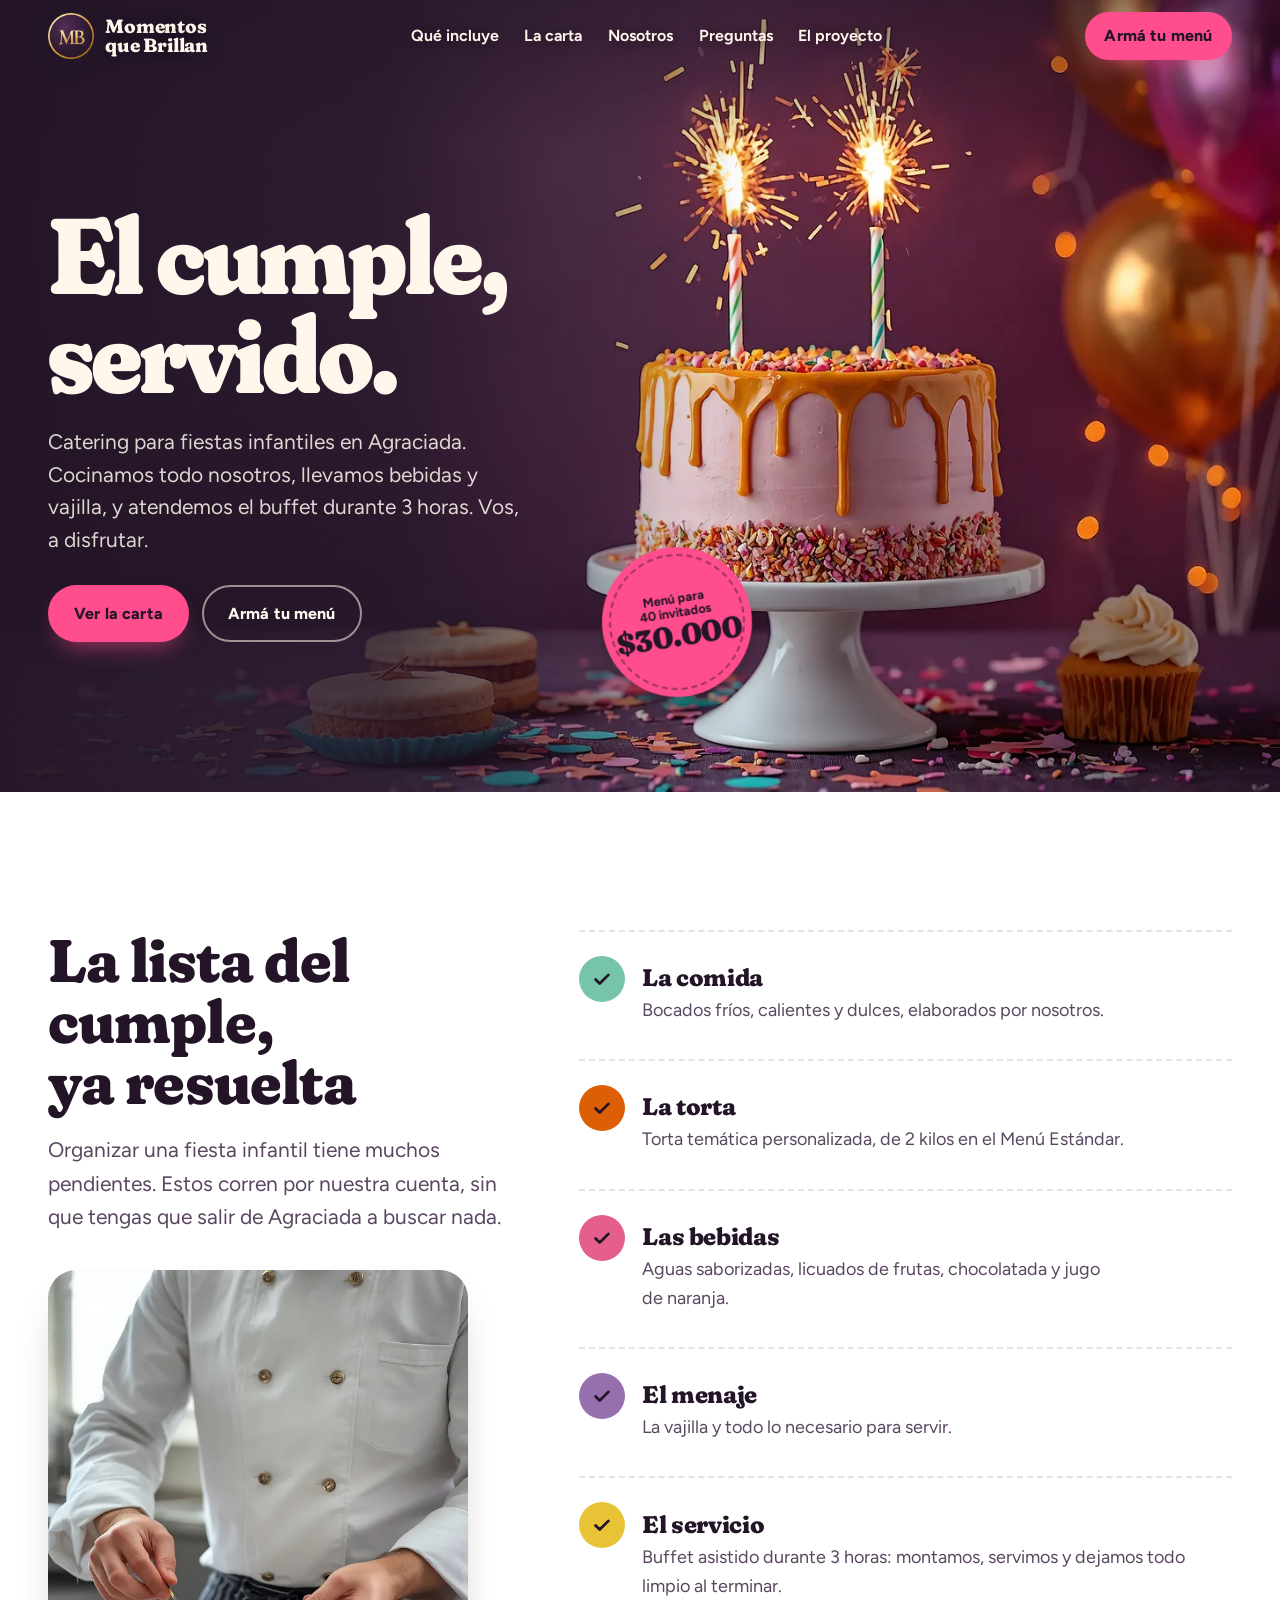
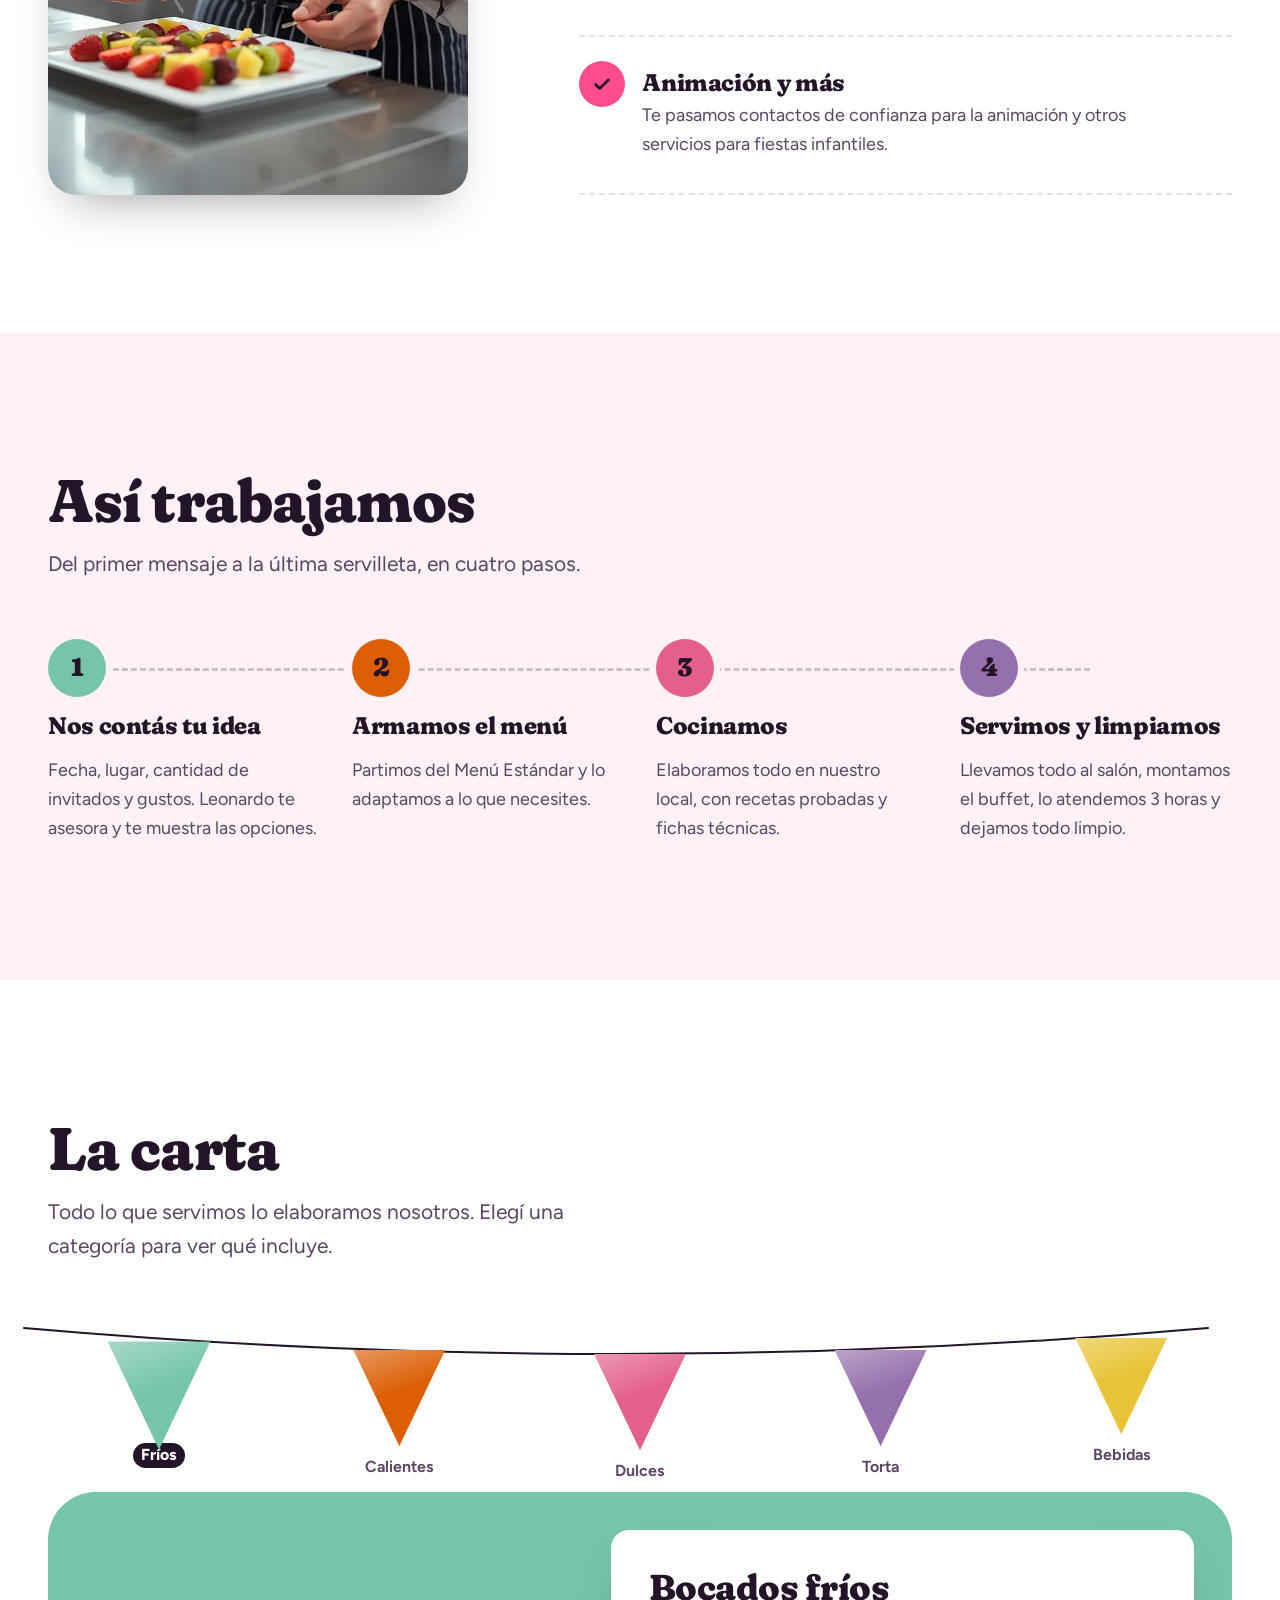
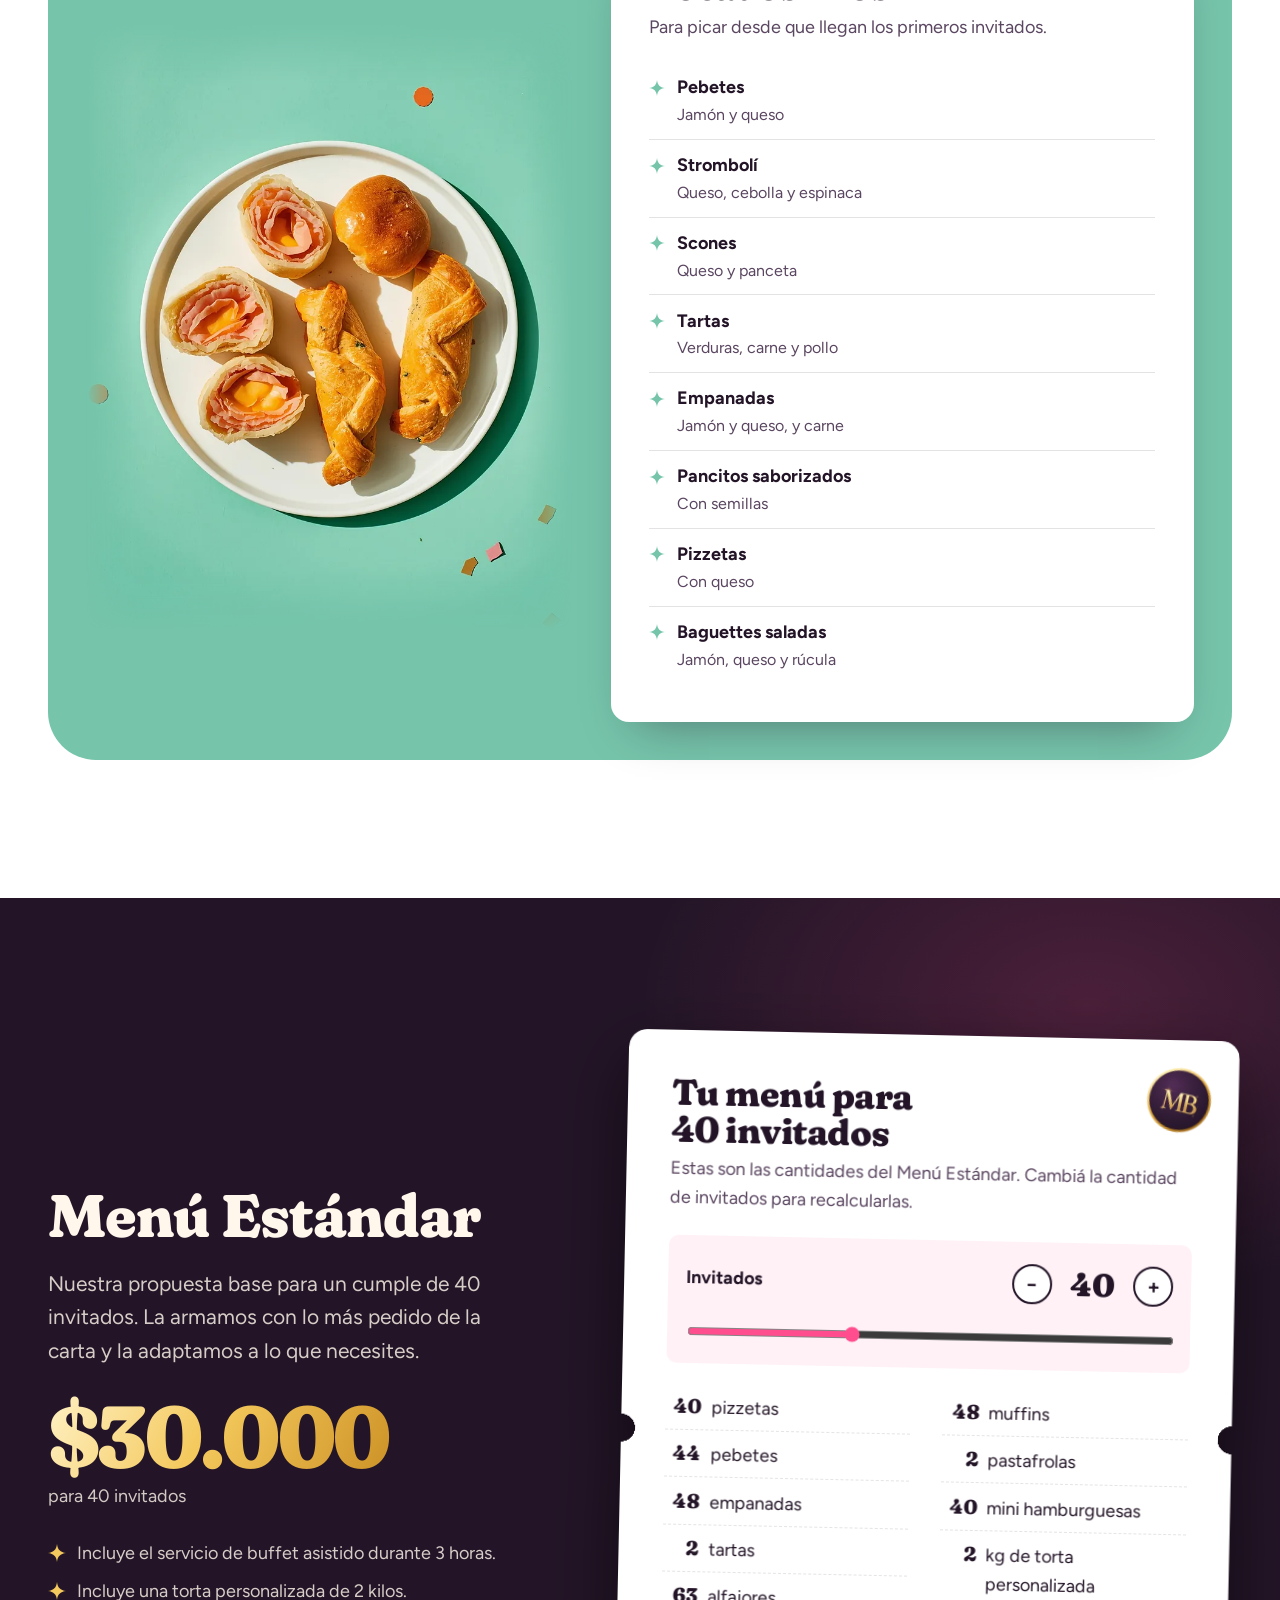
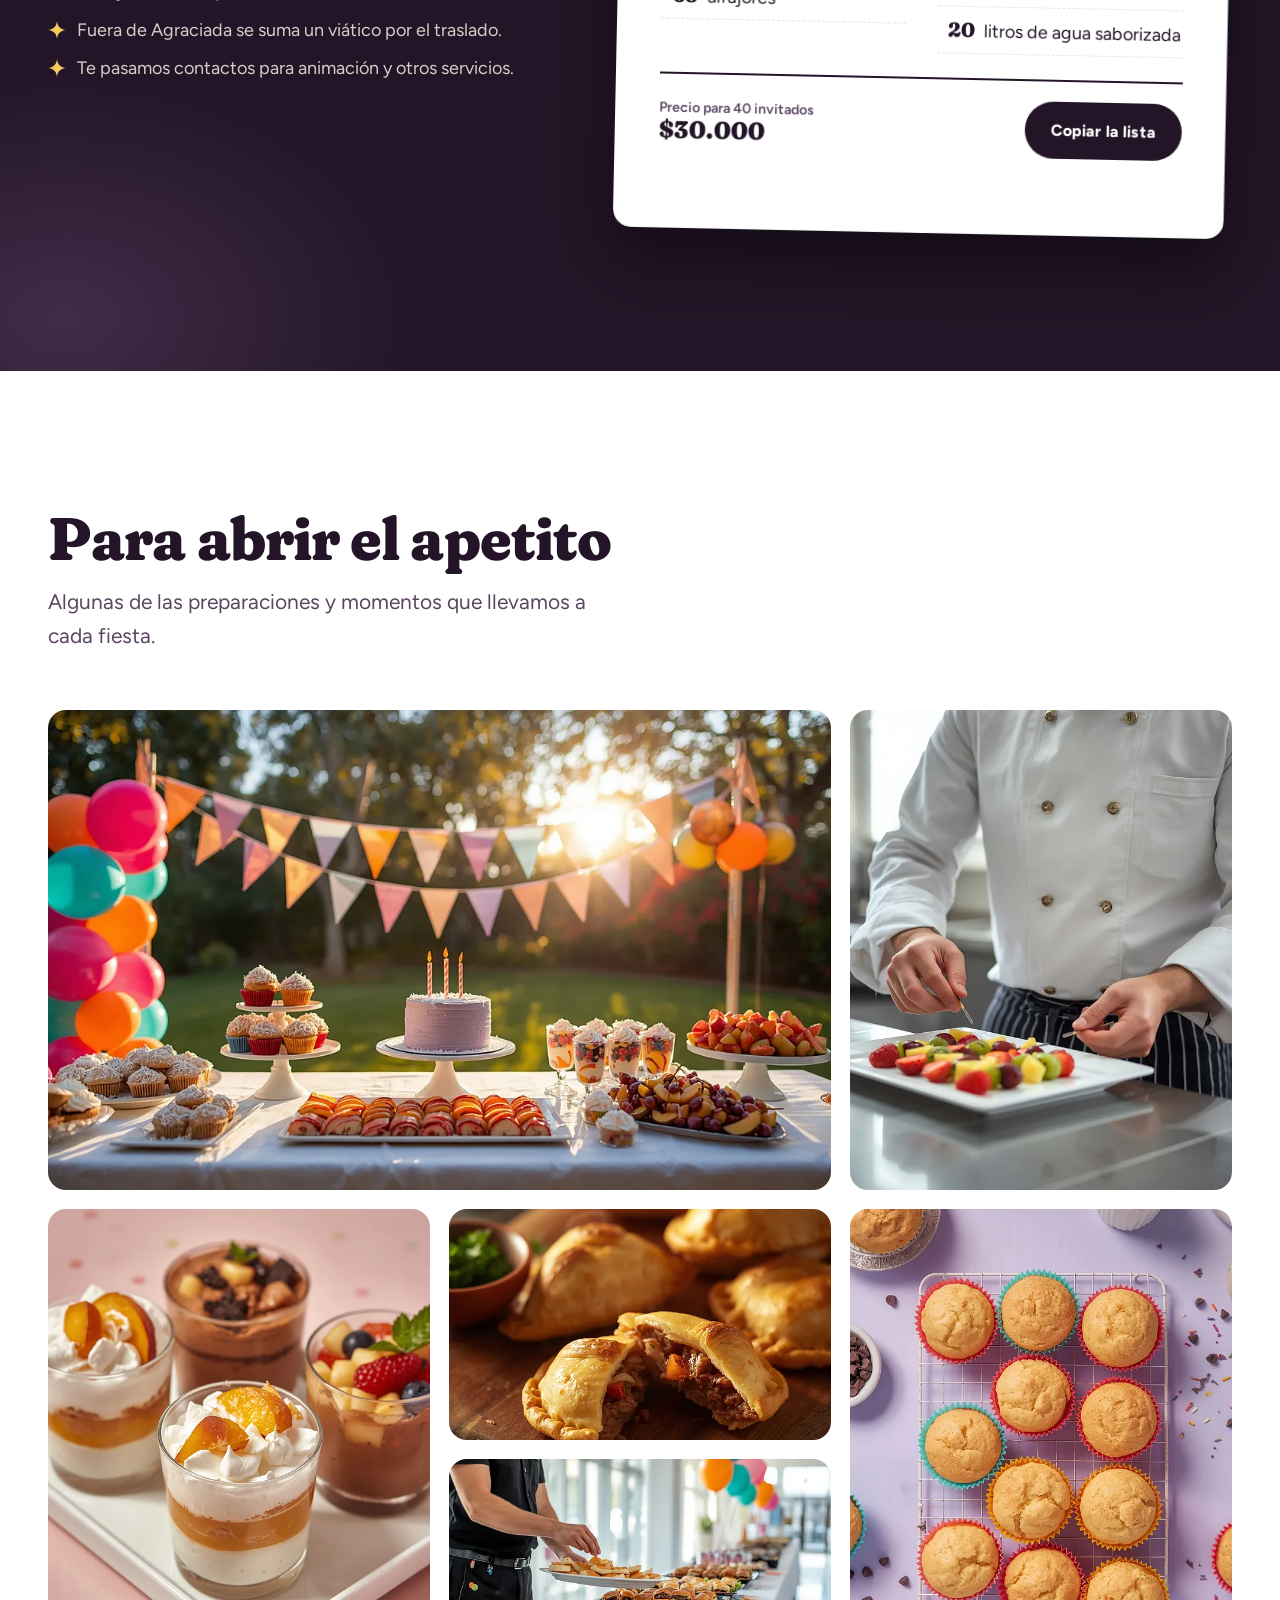
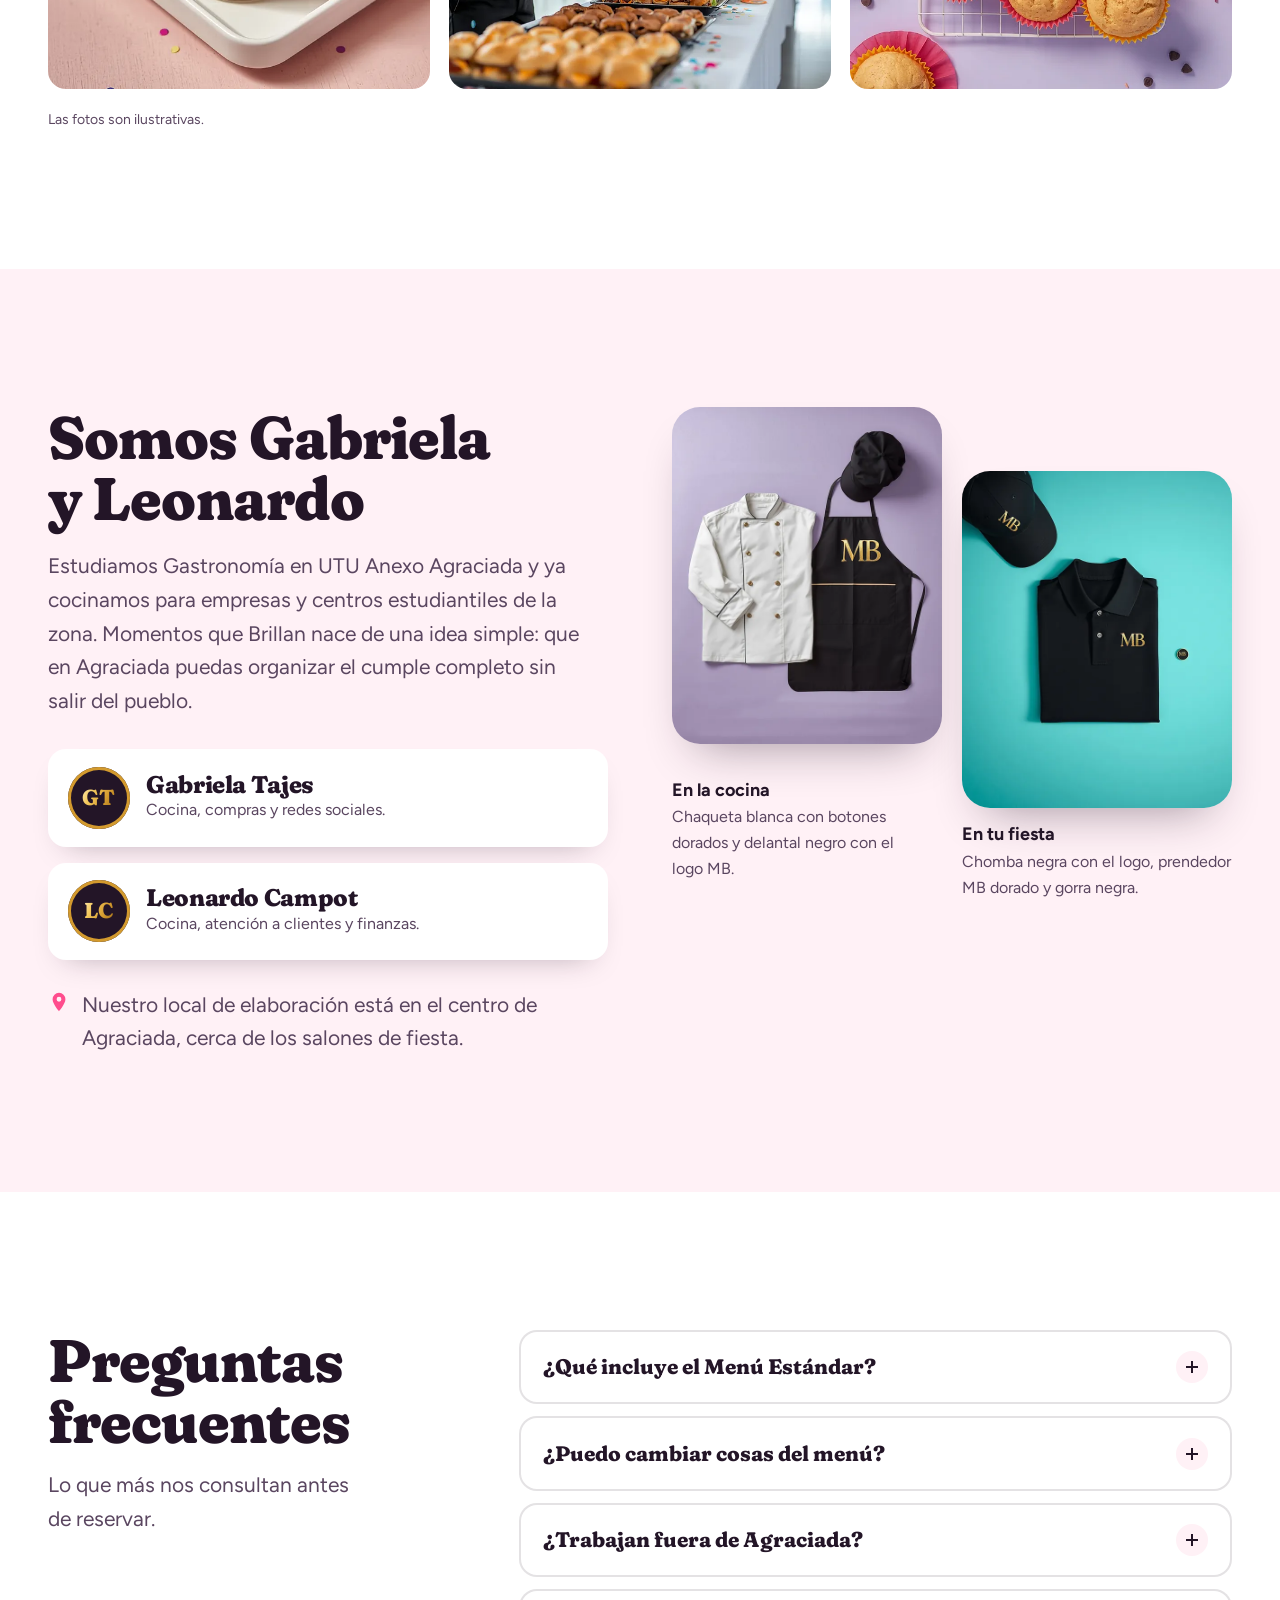
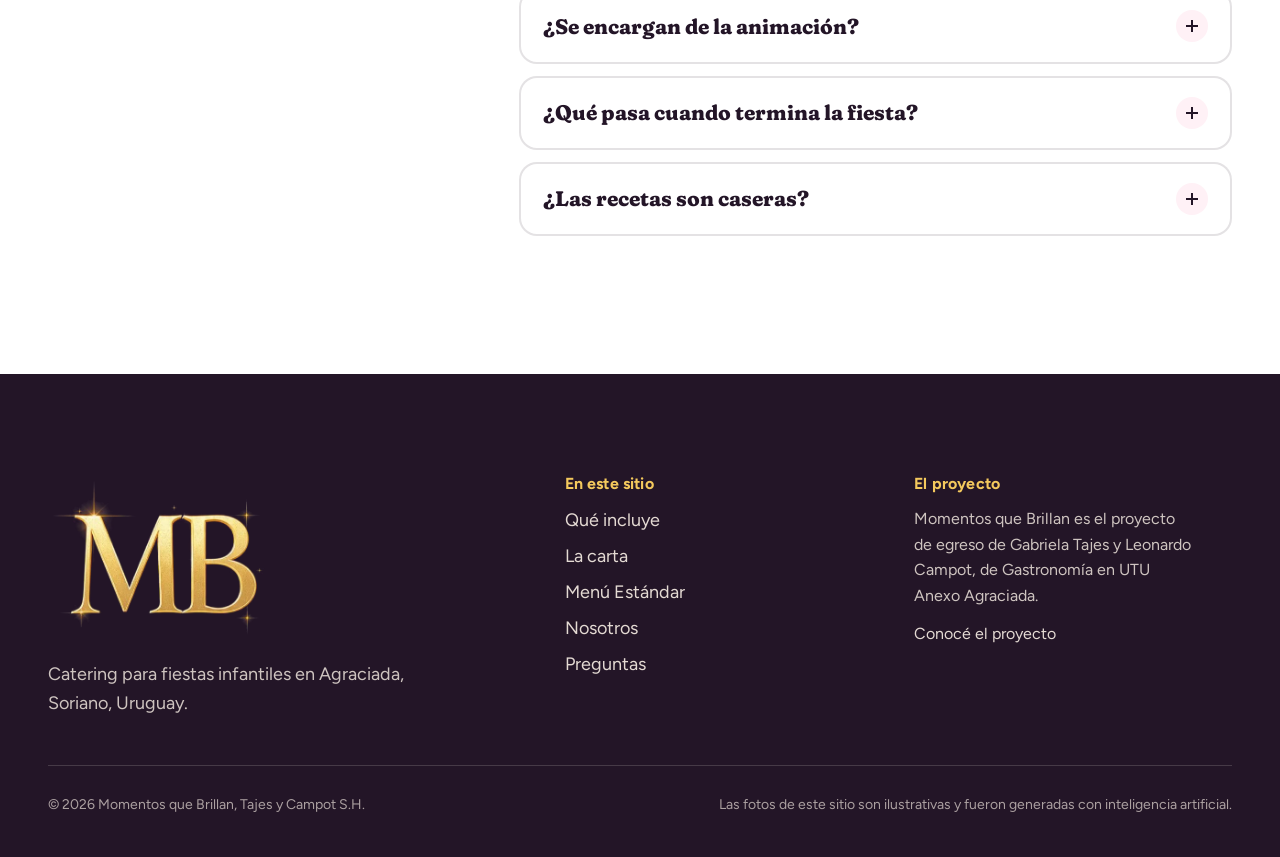
==== commit dc9ae362: "Escribir "scones" en lugar de "escones" Unifica la carta, la etiqueta nutricional, la ficha técnica " ====
--- a/index.html
+++ b/index.html
@@ -249,7 +249,7 @@
               <ul class="menu-list">
                 <li><svg aria-hidden="true"><use href="#i-destello"/></svg><strong>Pebetes</strong><span>Jamón y queso</span></li>
                 <li><svg aria-hidden="true"><use href="#i-destello"/></svg><strong>Strombolí</strong><span>Queso, cebolla y espinaca</span></li>
-                <li><svg aria-hidden="true"><use href="#i-destello"/></svg><strong>Escones</strong><span>Queso y panceta</span></li>
+                <li><svg aria-hidden="true"><use href="#i-destello"/></svg><strong>Scones</strong><span>Queso y panceta</span></li>
                 <li><svg aria-hidden="true"><use href="#i-destello"/></svg><strong>Tartas</strong><span>Verduras, carne y pollo</span></li>
                 <li><svg aria-hidden="true"><use href="#i-destello"/></svg><strong>Empanadas</strong><span>Jamón y queso, y carne</span></li>
                 <li><svg aria-hidden="true"><use href="#i-destello"/></svg><strong>Pancitos saborizados</strong><span>Con semillas</span></li>
--- a/assets/css/main.css
+++ b/assets/css/main.css
@@ -80,10 +80,12 @@
   box-sizing: border-box;
 }
 
+/* el fondo del documento es "noche": se ve en las zonas seguras del celular y al estirar la página */
 html {
   -webkit-text-size-adjust: 100%;
   text-size-adjust: 100%;
   scroll-behavior: smooth;
+  background: var(--noche);
 }
 
 body {
@@ -193,7 +195,7 @@
 }
 
 section[id] {
-  scroll-margin-top: calc(var(--header-h) + 8px);
+  scroll-margin-top: calc(var(--header-h) + env(safe-area-inset-top, 0px) + 8px);
 }
 
 .section {
@@ -280,6 +282,7 @@
   position: fixed;
   inset: 0 0 auto;
   z-index: 50;
+  padding-top: env(safe-area-inset-top, 0px);
   color: var(--crema-texto);
   text-shadow: 0 1px 14px rgba(35, 21, 39, 0.75);
   transition: background-color 0.35s ease, color 0.35s ease, box-shadow 0.35s ease;
@@ -413,12 +416,12 @@
 
 .mobile-nav {
   position: fixed;
-  inset: var(--header-h) 0 0;
+  inset: calc(var(--header-h) + env(safe-area-inset-top, 0px)) 0 0;
   z-index: 49;
   display: grid;
   align-content: start;
   gap: 2rem;
-  padding: 2rem var(--gutter) 3rem;
+  padding: 2rem var(--gutter) calc(3rem + env(safe-area-inset-bottom, 0px));
   background: var(--papel);
   color: var(--tinta);
   overflow-y: auto;
@@ -592,10 +595,11 @@
 }
 
 @media (min-width: 960px) {
+  /* deja asomar la sección siguiente */
   .hero {
     display: flex;
     align-items: center;
-    min-height: min(100svh, 940px);
+    min-height: min(88svh, 860px);
   }
 
   .hero__media {
@@ -766,7 +770,7 @@
 
   .incluye__aside {
     position: sticky;
-    top: calc(var(--header-h) + 2rem);
+    top: calc(var(--header-h) + env(safe-area-inset-top, 0px) + 2rem);
   }
 }
 
@@ -1694,7 +1698,7 @@
 
   .faq-grid .section-head {
     position: sticky;
-    top: calc(var(--header-h) + 2rem);
+    top: calc(var(--header-h) + env(safe-area-inset-top, 0px) + 2rem);
     margin-bottom: 0;
   }
 }
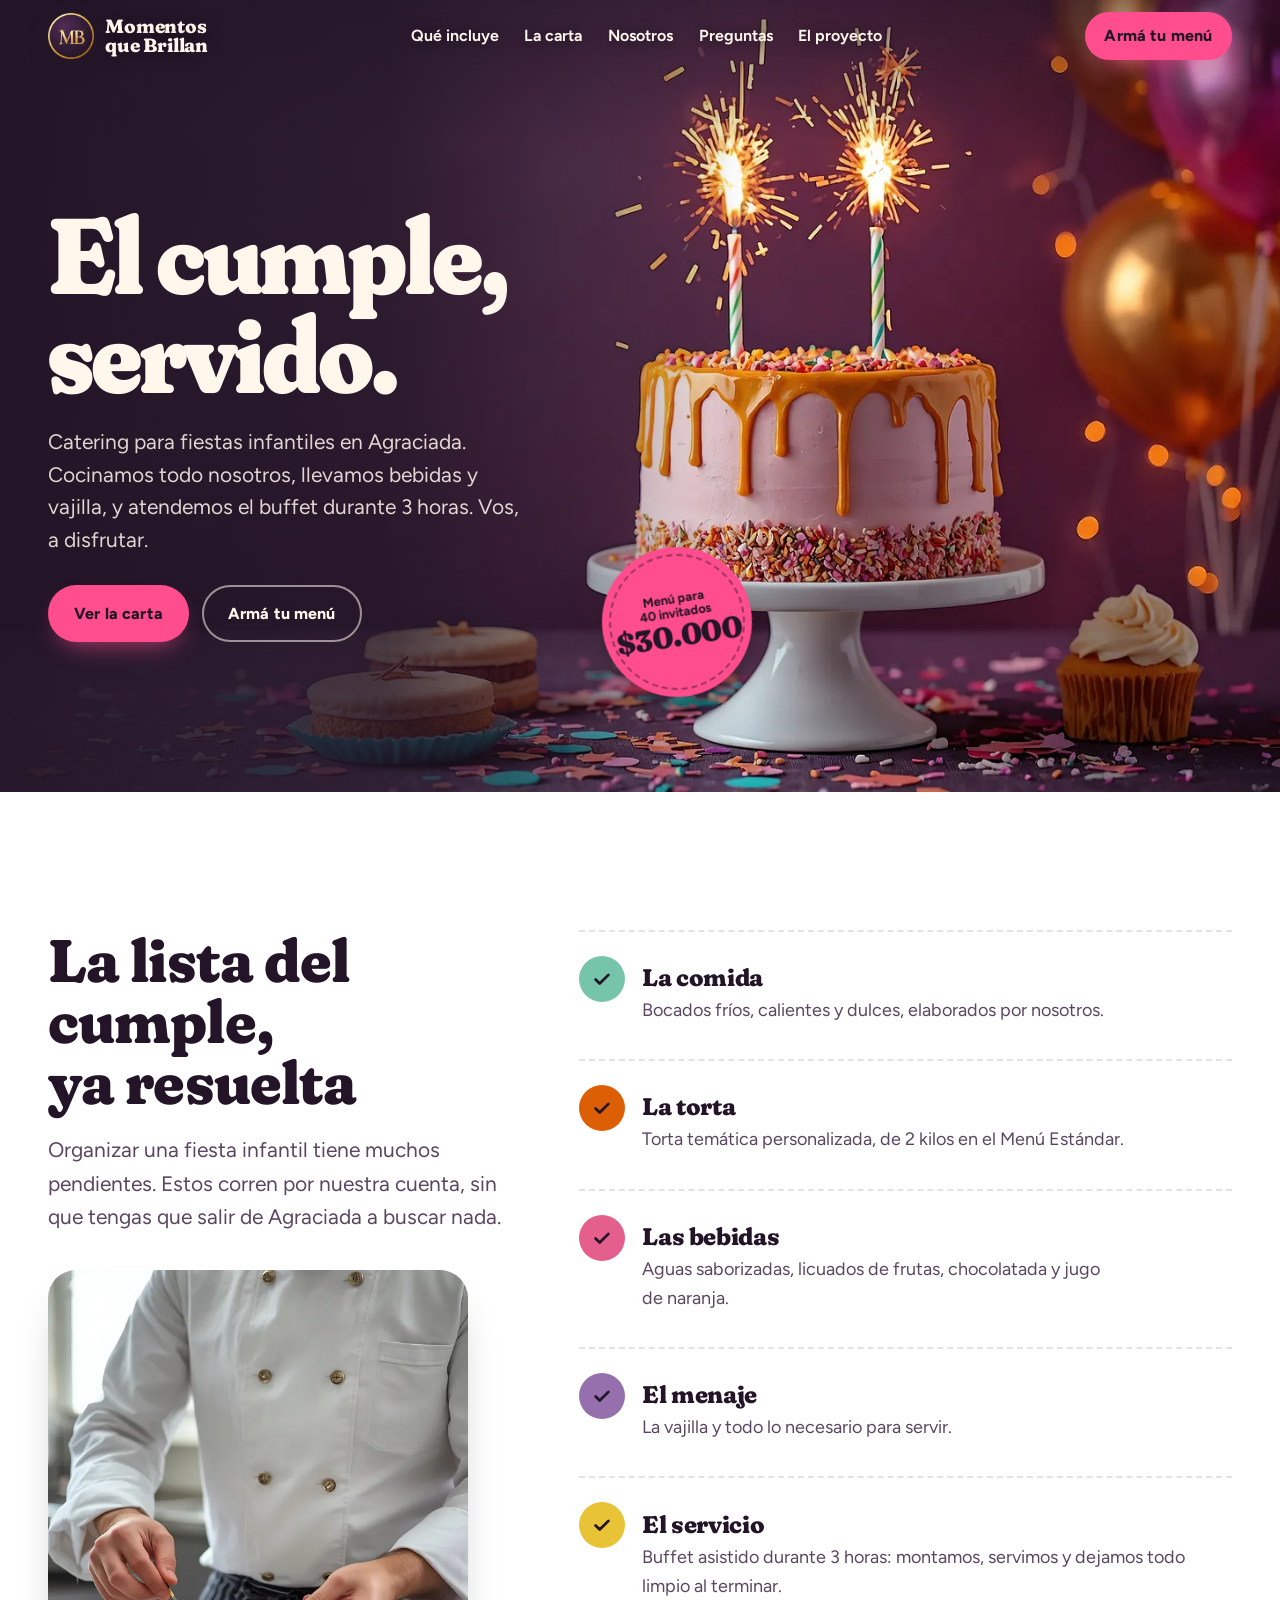
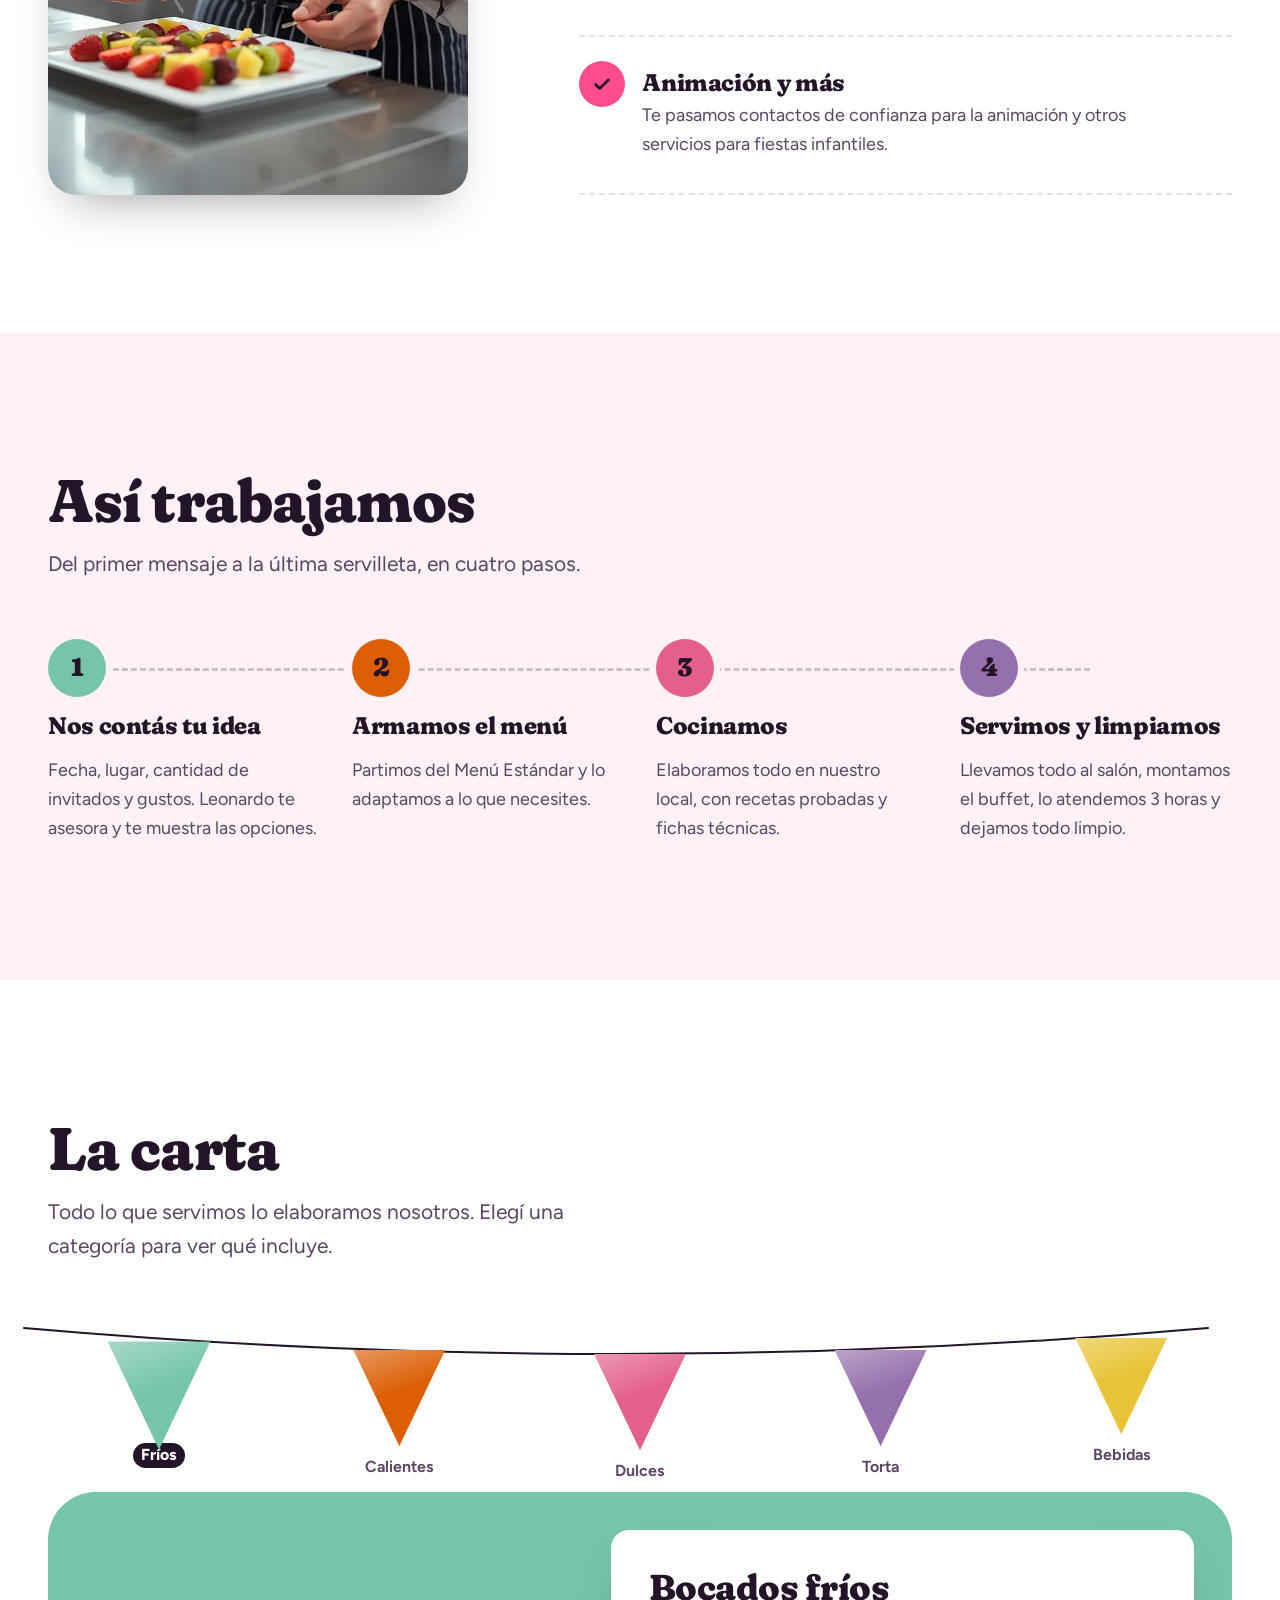
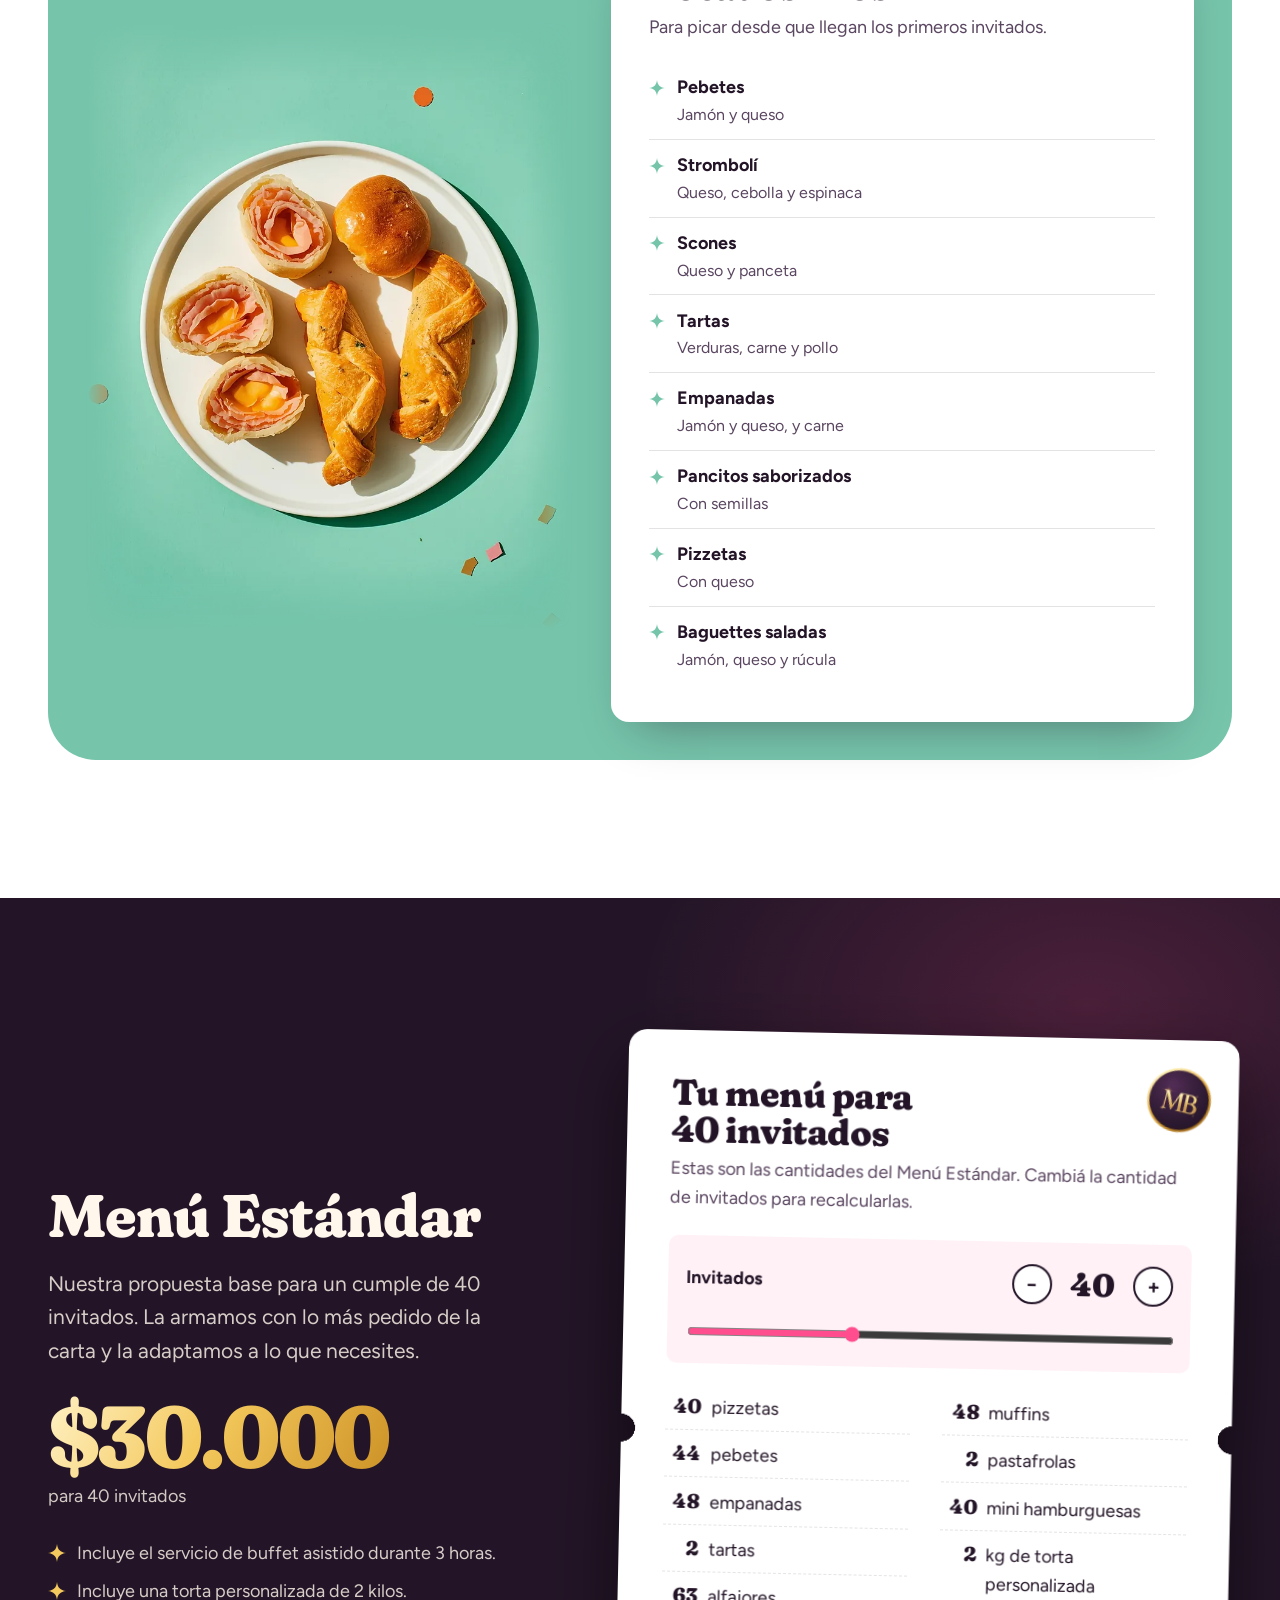
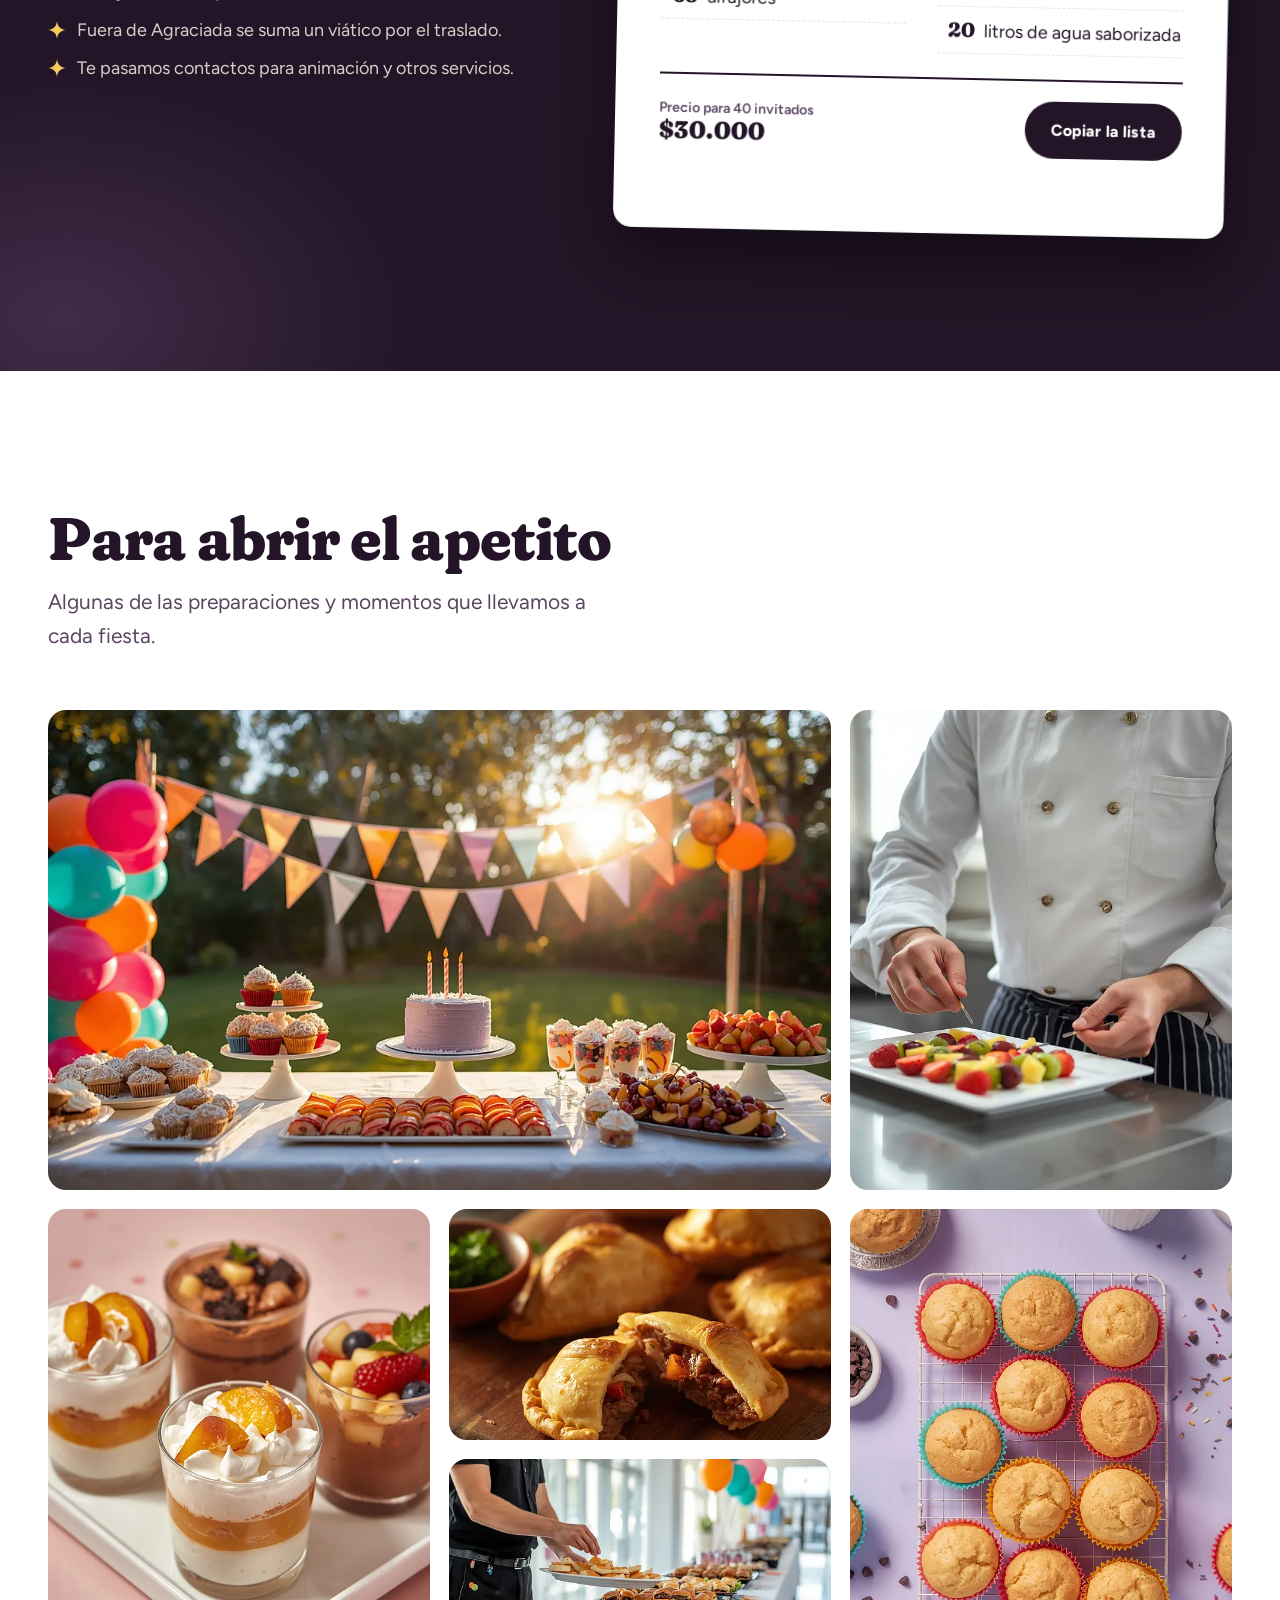
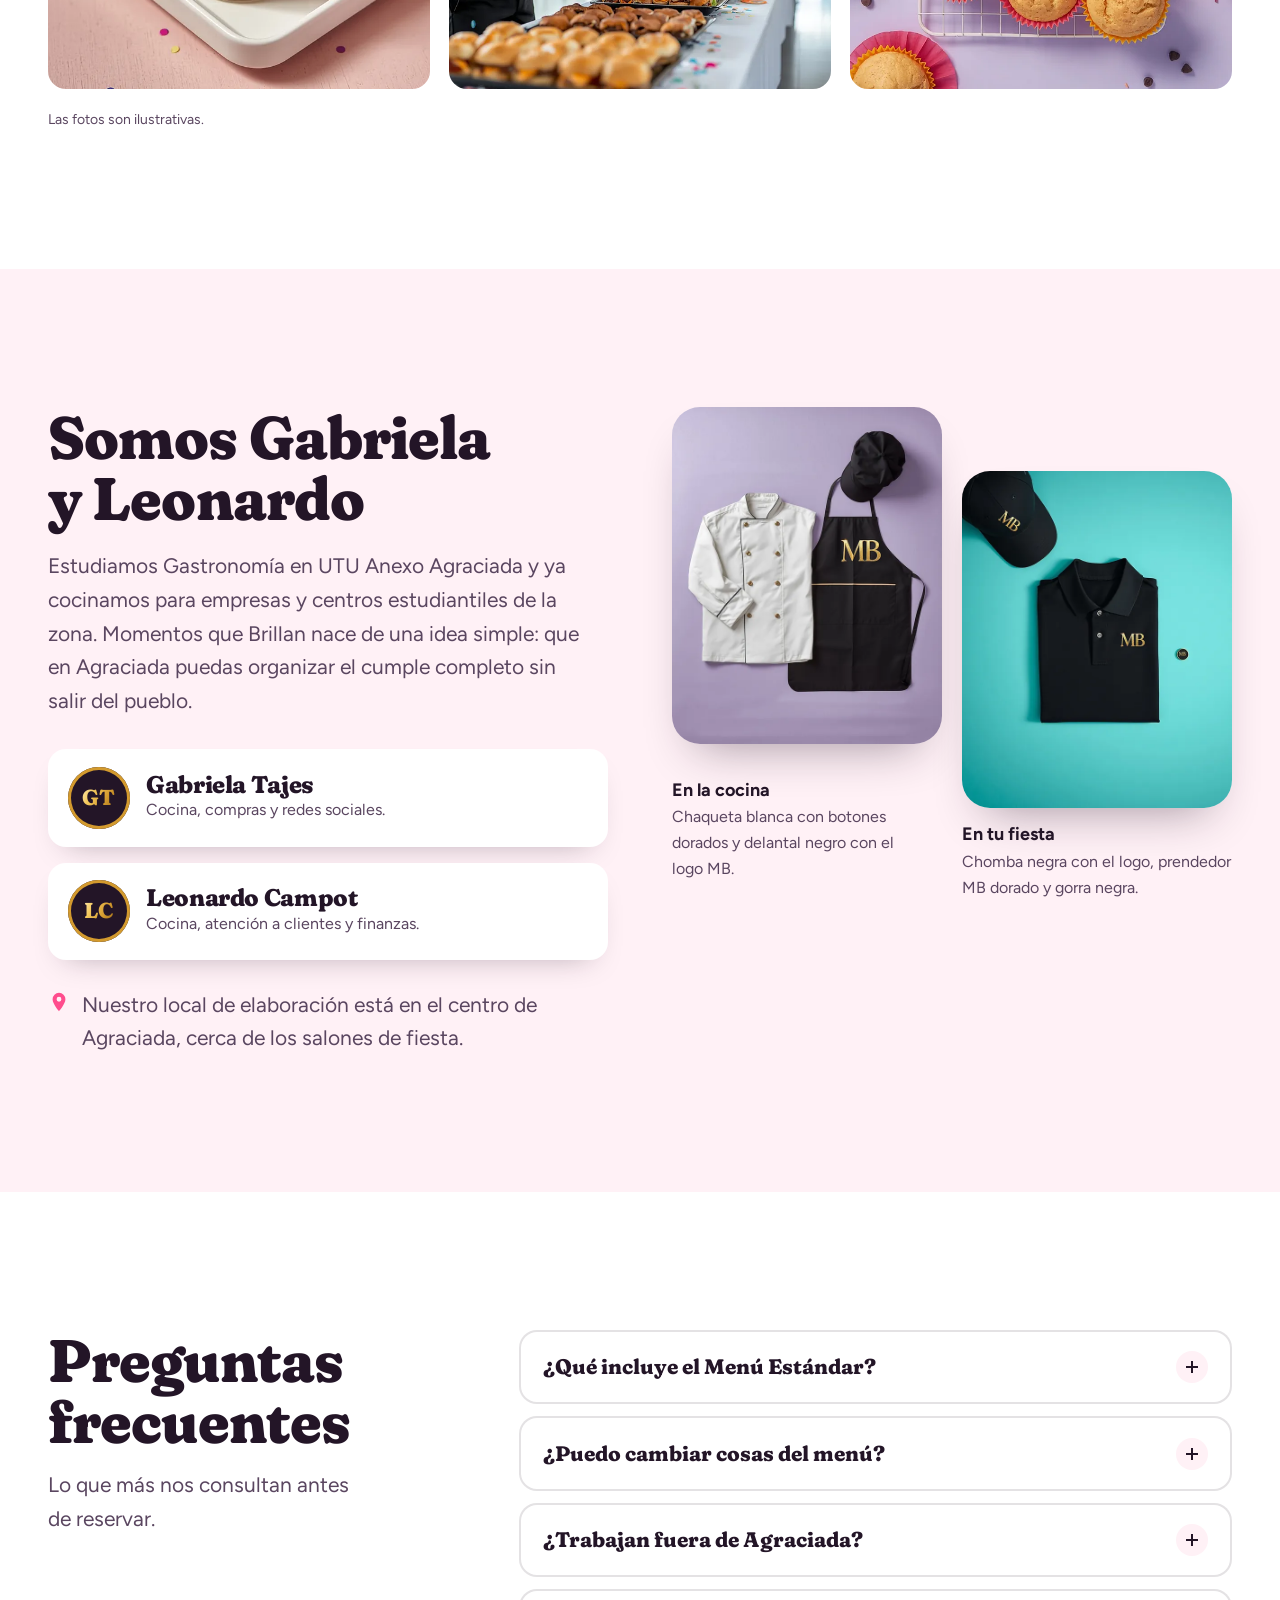
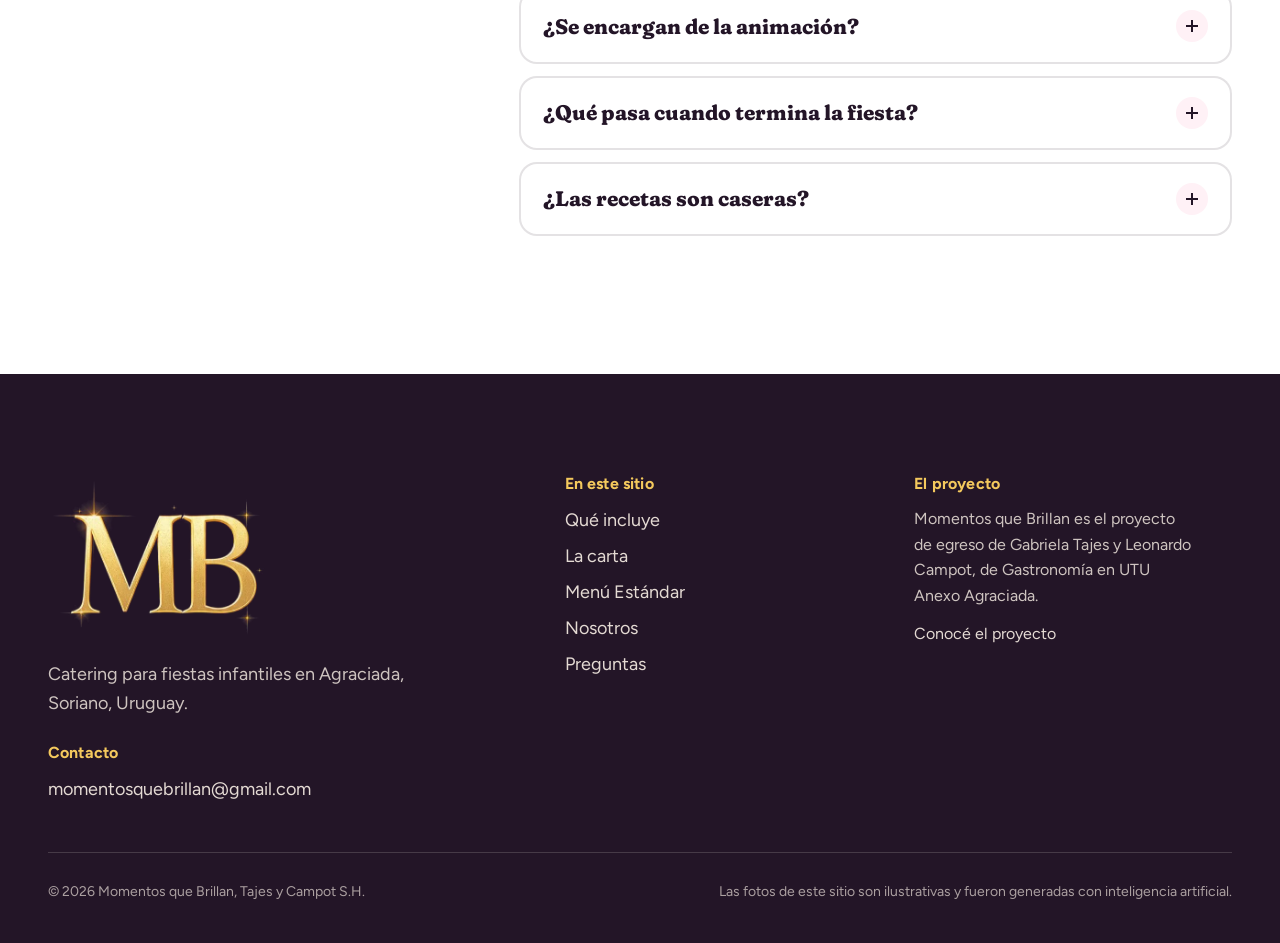
==== commit 2fabfc6d: "Agregar correo de contacto en el pie de página - config.js: email de ejemplo momentosquebrillan@gmai" ====
--- a/index.html
+++ b/index.html
@@ -536,6 +536,10 @@
         <div class="footer__marca">
           <img src="assets/img/brand/mb-logo-gold.webp" width="479" height="356" loading="lazy" alt="Momentos que Brillan">
           <p>Catering para fiestas infantiles en Agraciada, Soriano, Uruguay.</p>
+          <div class="footer__contacto" hidden data-contacto-wrap>
+            <h2>Contacto</h2>
+            <ul data-contacto-lista></ul>
+          </div>
         </div>
         <div class="footer__cols">
           <div>
@@ -552,10 +556,6 @@
             <h2>El proyecto</h2>
             <p>Momentos que Brillan es el proyecto de egreso de Gabriela Tajes y Leonardo Campot, de Gastronomía en UTU Anexo Agraciada.</p>
             <p style="margin-top:.75rem"><a href="proyecto.html">Conocé el proyecto</a></p>
-          </div>
-          <div hidden data-contacto-wrap>
-            <h2>Contacto</h2>
-            <ul data-contacto-lista></ul>
           </div>
         </div>
       </div>
--- a/assets/css/main.css
+++ b/assets/css/main.css
@@ -1798,7 +1798,8 @@
   gap: 2rem;
 }
 
-.footer__cols h2 {
+.footer__cols h2,
+.footer__contacto h2 {
   font-family: var(--f-text);
   font-size: var(--t-sm);
   font-weight: 700;
@@ -1807,19 +1808,27 @@
   margin-bottom: 0.85rem;
 }
 
-.footer__cols ul {
+.footer__cols ul,
+.footer__contacto ul {
   list-style: none;
   display: grid;
   gap: 0.45rem;
 }
 
-.footer__cols a {
+.footer__cols a,
+.footer__contacto a {
   text-decoration: none;
   color: rgba(255, 246, 236, 0.88);
-}
-
-.footer__cols a:hover {
+  overflow-wrap: anywhere;
+}
+
+.footer__cols a:hover,
+.footer__contacto a:hover {
   text-decoration: underline;
+}
+
+.footer__contacto {
+  margin-top: 0.5rem;
 }
 
 .footer__cols p {
